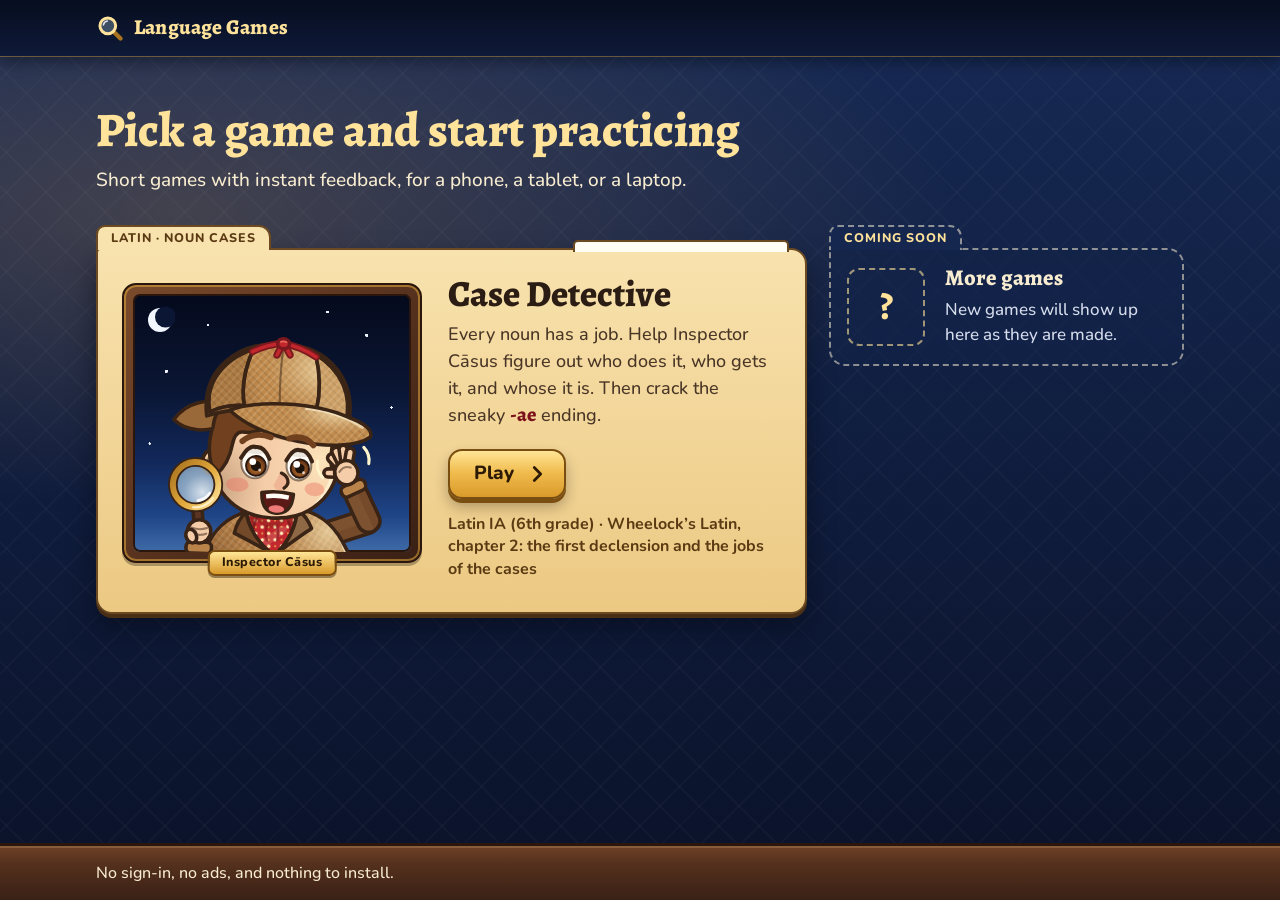
==== index.html @ d335e54b "Case Detective 2.1: the book's chapter 2, and Paganini on the violin The game now follows Wheelock's" ====
<!DOCTYPE html>
<html lang="en">
<head>
<meta charset="utf-8">
<meta name="viewport" content="width=device-width, initial-scale=1, viewport-fit=cover">
<meta name="theme-color" content="#070d1f">
<meta name="description" content="Small, quick games for practicing languages.">
<title>Language Games</title>
<link rel="icon" href="data:image/svg+xml,%3Csvg xmlns='http://www.w3.org/2000/svg' viewBox='0 0 64 64'%3E%3Crect width='64' height='64' rx='14' fill='%23b3202a'/%3E%3Cpath d='M40 40l14 14' stroke='%232b1d14' stroke-width='8' stroke-linecap='round'/%3E%3Ccircle cx='27' cy='27' r='15' fill='%23c6ecfa' stroke='%23e2a93c' stroke-width='6'/%3E%3C/svg%3E">
<style>
  /* Fonts are the game's own files, so nothing is fetched from another site. */
  @font-face { font-family: "Nunito Variable"; font-style: normal; font-display: swap; font-weight: 200 1000; src: url(case-detective/fonts/nunito-latin-ext-wght-normal.woff2) format("woff2-variations"); unicode-range: U+0100-02BA,U+02BD-02C5,U+02C7-02CC,U+02CE-02D7,U+02DD-02FF,U+0304,U+0308,U+0329,U+1D00-1DBF,U+1E00-1E9F,U+1EF2-1EFF,U+2020,U+20A0-20AB,U+20AD-20C0,U+2113,U+2C60-2C7F,U+A720-A7FF; }
  @font-face { font-family: "Nunito Variable"; font-style: normal; font-display: swap; font-weight: 200 1000; src: url(case-detective/fonts/nunito-latin-wght-normal.woff2) format("woff2-variations"); unicode-range: U+0000-00FF,U+0131,U+0152-0153,U+02BB-02BC,U+02C6,U+02DA,U+02DC,U+0304,U+0308,U+0329,U+2000-206F,U+20AC,U+2122,U+2191,U+2193,U+2212,U+2215,U+FEFF,U+FFFD; }
  @font-face { font-family: "Alegreya Variable"; font-style: normal; font-display: swap; font-weight: 400 900; src: url(case-detective/fonts/alegreya-latin-ext-wght-normal.woff2) format("woff2-variations"); unicode-range: U+0100-02BA,U+02BD-02C5,U+02C7-02CC,U+02CE-02D7,U+02DD-02FF,U+0304,U+0308,U+0329,U+1D00-1DBF,U+1E00-1E9F,U+1EF2-1EFF,U+2020,U+20A0-20AB,U+20AD-20C0,U+2113,U+2C60-2C7F,U+A720-A7FF; }
  @font-face { font-family: "Alegreya Variable"; font-style: normal; font-display: swap; font-weight: 400 900; src: url(case-detective/fonts/alegreya-latin-wght-normal.woff2) format("woff2-variations"); unicode-range: U+0000-00FF,U+0131,U+0152-0153,U+02BB-02BC,U+02C6,U+02DA,U+02DC,U+0304,U+0308,U+0329,U+2000-206F,U+20AC,U+2122,U+2191,U+2193,U+2212,U+2215,U+FEFF,U+FFFD; }

  /* The game's palette (case-detective/css/game.css): midnight blue, walnut, parchment, brass, a red accent. */
  :root {
    --night-0: #070d1f; --night-1: #0c1630; --night-2: #13244a; --night-3: #1e3a6e;
    --wood-0: #3a2015; --wood-1: #54301d; --wood-2: #6f4126; --wood-edge: #2a160c;
    --parch: #fbf3dc; --folder: #f8e2ae; --folder-2: #ecc983; --folder-edge: #6b4a22;
    --ink: #2b1d14; --ink-2: #4a3626; --tab-ink: #5a3a12;
    --cream: #f8ecd0; --mist: #d5dcec;
    --brass: #e2a93c; --brass-lt: #ffe39a; --brass-dk: #a8721e; --brass-ink: #2c1a05; --brass-edge: #7a4e10;
    --red: #b3202a; --red-dk: #7c121b;
    --focus: #ffe08a;
    --f-ui: "Nunito Variable", system-ui, -apple-system, "Segoe UI", Roboto, "Helvetica Neue", Arial, sans-serif;
    --f-serif: "Alegreya Variable", Georgia, "Times New Roman", serif;
  }
  * { box-sizing: border-box; }
  html { -webkit-text-size-adjust: 100%; background: #0a1228; }
  body {
    display: flex; flex-direction: column; min-height: 100vh; min-height: 100dvh; margin: 0;
    color: var(--cream); font: 500 17px/1.5 var(--f-ui); -webkit-font-smoothing: antialiased;
    /* the study wall: a warm lamp glow top left, a faint diamond wallpaper, midnight blue */
    background-color: #0a1228;
    background-image:
      radial-gradient(95% 460px at 14% 210px, rgba(255, 184, 92, .2), rgba(255, 184, 92, 0) 64%),
      repeating-linear-gradient(45deg, rgba(255, 255, 255, .024) 0, rgba(255, 255, 255, .024) 2px, rgba(255, 255, 255, 0) 2px, rgba(255, 255, 255, 0) 28px),
      repeating-linear-gradient(-45deg, rgba(255, 255, 255, .024) 0, rgba(255, 255, 255, .024) 2px, rgba(255, 255, 255, 0) 2px, rgba(255, 255, 255, 0) 28px),
      linear-gradient(180deg, #172a55 0%, #101e40 46%, #0a1228 100%);
  }
  .wrap { width: 100%; max-width: 1120px; margin: 0 auto; padding-left: 16px; padding-right: 16px; padding-left: max(16px, env(safe-area-inset-left)); padding-right: max(16px, env(safe-area-inset-right)); }

  /* top bar */
  .top { position: relative; z-index: 2; background: linear-gradient(180deg, #070d1f, #0e1a38); box-shadow: 0 1px 0 rgba(226, 169, 60, .4), 0 6px 14px rgba(3, 7, 18, .45); }
  .top-in { display: flex; align-items: center; gap: 10px; min-height: 56px; }
  .logo { flex: none; width: 28px; height: 28px; }
  .brand { margin: 0; color: var(--brass-lt); font: 800 1.32rem/1.1 var(--f-serif); letter-spacing: .01em; }

  /* welcome */
  main { flex: 1 0 auto; padding-top: 28px; padding-bottom: 46px; }
  h1 { margin: 0 0 8px; max-width: 16em; color: var(--brass-lt); font: 800 2rem/1.12 var(--f-serif); }
  .lead { margin: 0 0 46px; max-width: 34em; }

  /* the games: each one is a case folder lying against the wall */
  .games { display: grid; grid-template-columns: minmax(0, 1fr); gap: 46px 22px; margin: 0; padding: 0; list-style: none; }
  .game {
    position: relative; display: grid; grid-template-columns: minmax(0, 1fr); gap: 22px 20px; padding: 16px 16px 20px;
    border: 2px solid var(--folder-edge); border-radius: 4px 16px 16px 16px; background: linear-gradient(180deg, var(--folder) 0%, var(--folder-2) 100%); color: var(--ink);
    box-shadow: 0 4px 0 #4a2f14, 0 14px 26px rgba(3, 7, 18, .5);
  }
  .game::before { content: ""; position: absolute; right: 16px; top: -10px; width: 30%; height: 10px; border: 2px solid var(--folder-edge); border-bottom: 0; border-radius: 5px 5px 0 0; background: #fffdf4; }
  .tab {
    position: absolute; left: -2px; top: -25px; height: 25px; margin: 0; padding: 0 13px; border: 2px solid var(--folder-edge); border-bottom: 0; border-radius: 9px 12px 0 0;
    background: var(--folder); color: var(--tab-ink); font: 800 12.5px/22px var(--f-ui); letter-spacing: .08em; text-transform: uppercase; white-space: nowrap;
  }
  .info { min-width: 0; }
  h2 { margin: 0 0 6px; color: var(--ink); font: 800 1.7rem/1.1 var(--f-serif); }
  /* The Play button is the link, and its box is stretched over the whole folder, so the folder opens the game
     wherever it is pressed. (The link itself must stay unpositioned and untransformed for that.) */
  .cover::after { content: ""; position: absolute; z-index: 1; top: -27px; right: -2px; bottom: -6px; left: -2px; border-radius: 12px; }
  .cover:focus { outline: none; }
  .cover:focus::after { outline: 3px solid var(--focus); outline-offset: 4px; }
  .cover:focus:not(:focus-visible)::after { outline: none; }
  .vh { position: absolute; width: 1px; height: 1px; margin: -1px; overflow: hidden; clip: rect(0 0 0 0); white-space: nowrap; }
  .desc { margin: 0 0 16px; max-width: 30em; color: var(--ink-2); }
  .ae { white-space: nowrap; color: var(--red-dk); font: 800 1.12em/1 var(--f-serif); }
  .play { margin: 0; line-height: 0; }
  /* which course and which chapter of the school's book the game goes with: the last line of the folder */
  .course { margin: 14px 0 0; max-width: 30em; color: var(--tab-ink); font: 700 16px/1.4 var(--f-ui); }
  .btn {
    display: inline-flex; align-items: center; gap: 6px; min-height: 50px; padding: 9px 16px 9px 24px; border: 2px solid var(--brass-edge); border-radius: 14px;
    background: linear-gradient(180deg, #ffe596 0%, #f0bb4c 48%, #d99a2b 100%); color: var(--brass-ink); font: 800 19px/1.15 var(--f-ui); text-decoration: none;
    box-shadow: 0 4px 0 var(--brass-edge), 0 8px 14px rgba(20, 10, 4, .3);
  }
  .btn:active { background: linear-gradient(180deg, #f8dc85 0%, #e6ad3f 48%, #cc8d22 100%); box-shadow: 0 2px 0 var(--brass-edge); }
  .btn svg { width: 22px; height: 22px; }

  /* his portrait: a walnut frame, the night behind him, a brass name plate */
  .portrait {
    position: relative; margin-bottom: 8px; padding: 9px; border: 2px solid var(--wood-edge); border-radius: 14px;
    background: linear-gradient(135deg, #7a4a2b 0%, var(--wood-1) 55%, var(--wood-0) 100%);
    box-shadow: inset 0 0 0 2px rgba(226, 169, 60, .55), 0 3px 0 rgba(20, 10, 4, .3);
  }
  .canvas {
    position: relative; display: flex; align-items: flex-end; justify-content: center; height: 178px; border-radius: 7px; box-shadow: inset 0 0 0 2px var(--wood-edge);
    background-color: #0a1634;
    background-image:
      radial-gradient(1.6px 1.6px at 12% 30%, #eef4ff 98%, rgba(238, 244, 255, 0)),
      radial-gradient(1.3px 1.3px at 27% 12%, #eef4ff 98%, rgba(238, 244, 255, 0)),
      radial-gradient(1.6px 1.6px at 84% 16%, #eef4ff 98%, rgba(238, 244, 255, 0)),
      radial-gradient(1.2px 1.2px at 93% 44%, #eef4ff 98%, rgba(238, 244, 255, 0)),
      radial-gradient(1.2px 1.2px at 6% 58%, #eef4ff 98%, rgba(238, 244, 255, 0)),
      radial-gradient(1.4px 1.4px at 70% 7%, #eef4ff 98%, rgba(238, 244, 255, 0)),
      linear-gradient(180deg, #050a1c 0%, #0a1634 38%, #12295c 66%, #1f4587 86%, #3f6ba8 100%);
  }
  .moon { position: absolute; left: 12px; top: 11px; width: 30px; height: 30px; }
  .slot { position: relative; line-height: 0; }
  .emblem { position: absolute; left: 50%; top: 50%; width: 124px; height: 124px; margin: -64px 0 0 -62px; }
  .live .emblem { display: none; }
  .plate {
    position: absolute; z-index: 1; left: 50%; bottom: -15px; margin: 0; padding: 2px 12px 3px; border: 2px solid var(--brass-edge); border-radius: 7px;
    background: linear-gradient(180deg, #ffe596, #d99a2b); color: var(--brass-ink); font: 800 12.5px/1.35 var(--f-ui); letter-spacing: .04em; white-space: nowrap;
    box-shadow: 0 2px 0 rgba(20, 10, 4, .4); -webkit-transform: translateX(-50%); transform: translateX(-50%);
  }

  /* the folder that is still empty */
  .soon { grid-template-columns: auto minmax(0, 1fr); align-items: center; padding: 16px; border: 2px dashed rgba(248, 236, 208, .55); background: rgba(19, 36, 74, .6); color: var(--cream); box-shadow: none; }
  .soon::before { display: none; }
  .soon .tab { border: 2px dashed rgba(248, 236, 208, .55); border-bottom: 0; background: #15274f; color: var(--brass-lt); }
  .soon h2 { color: var(--cream); font-size: 1.4rem; }
  .soon .desc { margin: 0; color: var(--mist); }
  .empty { display: flex; align-items: center; justify-content: center; width: 78px; height: 78px; border: 2px dashed rgba(255, 227, 154, .6); border-radius: 12px; color: var(--brass-lt); font: 800 2.3rem/1 var(--f-serif); }

  /* the floor */
  .foot { flex: none; border-top: 3px solid var(--wood-edge); background: linear-gradient(180deg, var(--wood-2) 0%, var(--wood-1) 34%, var(--wood-0) 100%); box-shadow: inset 0 2px 0 rgba(255, 220, 160, .18); color: var(--cream); font-size: 16px; }
  .foot p { margin: 0; padding: 15px 0; padding-bottom: calc(15px + env(safe-area-inset-bottom)); }

  @media (hover: hover) {
    .cd { transition: transform .16s ease-out; }
    .cd:hover { -webkit-transform: translateY(-3px); transform: translateY(-3px); }
  }
  @media (min-width: 600px) {
    main { padding-top: 40px; }
    h1 { font-size: 2.5rem; }
    .lead { font-size: 18px; }
    .cd { grid-template-columns: 252px minmax(0, 1fr); align-items: center; padding: 20px 22px 26px 20px; }
    .canvas { height: 212px; }
    h2 { font-size: 1.95rem; }
  }
  @media (min-width: 920px) {
    main { padding-top: 48px; }
    h1 { font-size: 3rem; }
    .lead { font-size: 19px; margin-bottom: 54px; }
    .games { grid-template-columns: minmax(0, 2fr) minmax(0, 1fr); align-items: start; }
    .cd { grid-template-columns: 300px minmax(0, 1fr); gap: 26px; padding: 24px 28px 32px 24px; }
    .canvas { height: 258px; }
    .emblem { width: 164px; height: 164px; margin: -86px 0 0 -82px; }
    h2 { font-size: 2.3rem; }
    .cd .desc { font-size: 18px; margin-bottom: 20px; }
    .soon { margin-top: 0; }
  }
  /* Two folders side by side from 920 px: until both have room, the game's folder keeps its tablet size,
     so its name stays on one line. */
  @media (min-width: 920px) and (max-width: 1039.98px) {
    .cd { grid-template-columns: 252px minmax(0, 1fr); gap: 22px 20px; padding: 20px 22px 26px 20px; }
    .canvas { height: 212px; }
    .emblem { width: 124px; height: 124px; margin: -64px 0 0 -62px; }
    h2 { font-size: 1.95rem; }
    .cd .desc { font-size: 17px; margin-bottom: 16px; }
  }
  /* A phone: the one thing to press is on the first screen. The button stands right under the game's
     name, and what the game is about comes after it. */
  @media (max-width: 599.98px) {
    main { padding-top: 20px; }
    h1 { font-size: 1.75rem; }
    .lead { margin-bottom: 38px; }
    .canvas { height: 150px; }
    .cd .info { display: flex; flex-direction: column; }
    .cd h2 { margin-bottom: 10px; }
    .cd .play { order: 1; margin-bottom: 14px; }
    .cd .desc { order: 2; margin-bottom: 0; }
    .cd .course { order: 3; margin-top: 10px; }
  }
  /* A phone on its side: the same, with less room above the folder. */
  @media (min-width: 600px) and (max-height: 480px) {
    main { padding-top: 14px; }
    h1 { max-width: none; font-size: 1.75rem; }
    .lead { margin-bottom: 36px; font-size: 17px; }
    .canvas { height: 150px; }
    .emblem { width: 110px; height: 110px; margin: -57px 0 0 -55px; }
    .cd .info { display: flex; flex-direction: column; }
    .cd h2 { margin-bottom: 10px; }
    .cd .play { order: 1; margin-bottom: 14px; }
    .cd .desc { order: 2; margin-bottom: 0; }
    .cd .course { order: 3; margin-top: 10px; }
  }
  @media (prefers-reduced-motion: reduce) {
    .cd { transition: none; }
    .cd:hover { -webkit-transform: none; transform: none; }
  }
</style>
</head>
<body>
<header class="top">
  <div class="wrap top-in">
    <svg class="logo" viewBox="0 0 32 32" aria-hidden="true" focusable="false"><path d="M20.5 20.5L28 28" fill="none" stroke="#a8721e" stroke-width="5" stroke-linecap="round"/><circle cx="13.5" cy="13.5" r="9" fill="#c6ecfa" fill-opacity=".28" stroke="#ffe39a" stroke-width="3.4"/><path d="M8.5 12.5A5.5 5.5 0 0 1 13 8" fill="none" stroke="#fff" stroke-width="1.8" stroke-linecap="round" opacity=".85"/></svg>
    <p class="brand">Language Games</p>
  </div>
</header>

<main class="wrap">
  <h1>Pick a game and start practicing</h1>
  <p class="lead">Short games with instant feedback, for a phone, a tablet, or a laptop.</p>

  <ul class="games" id="games" role="list">
    <li class="game cd" id="case-detective">
      <div class="portrait" aria-hidden="true">
        <div class="canvas">
          <svg class="moon" viewBox="0 0 30 30" focusable="false"><circle cx="15" cy="15" r="12" fill="#f2f6ff"/><circle cx="20.5" cy="12" r="10.5" fill="#0a1634"/></svg>
          <svg class="emblem" viewBox="0 0 124 124" focusable="false">
            <defs><linearGradient id="lg-brass" x1="0" y1="0" x2="1" y2="1"><stop offset="0" stop-color="#ffe9a3"/><stop offset=".5" stop-color="#e2a93c"/><stop offset="1" stop-color="#a66f1c"/></linearGradient></defs>
            <path d="M74 74L104 104" fill="none" stroke="#2a160c" stroke-width="19" stroke-linecap="round"/>
            <path d="M74 74L104 104" fill="none" stroke="#6f4126" stroke-width="13" stroke-linecap="round"/>
            <path d="M73 73L80 80" fill="none" stroke="#e2a93c" stroke-width="13"/>
            <circle cx="50" cy="50" r="34" fill="#c6ecfa" fill-opacity=".8"/>
            <circle cx="50" cy="50" r="34" fill="none" stroke="#2a160c" stroke-width="13"/>
            <circle cx="50" cy="50" r="34" fill="none" stroke="url(#lg-brass)" stroke-width="8"/>
            <path d="M30 46A21 21 0 0 1 46 30" fill="none" stroke="#fff" stroke-width="5" stroke-linecap="round" opacity=".9"/>
            <path d="M101 22l2.8 7.2 7.2 2.8-7.2 2.8-2.8 7.2-2.8-7.2-7.2-2.8 7.2-2.8z" fill="#ffe58a"/>
          </svg>
          <div class="slot" id="inspector"></div>
        </div>
        <p class="plate">Inspector Cāsus</p>
      </div>
      <div class="info">
        <p class="tab">Latin · noun cases</p>
        <h2>Case Detective</h2>
        <p class="desc">Every noun has a job. Help Inspector Cāsus figure out who does it, who gets it, and whose it is. Then crack the sneaky <span class="ae">-ae</span> ending.</p>
        <p class="play"><a class="btn cover" href="case-detective/index.html">Play<span class="vh"> Case Detective</span> <svg viewBox="0 0 24 24" aria-hidden="true" focusable="false"><path d="M9 5l7 7-7 7" fill="none" stroke="currentColor" stroke-width="3" stroke-linecap="round" stroke-linejoin="round"/></svg></a></p>
        <p class="course">Latin IA (6th grade) · Wheelock’s Latin, chapter 2: the first declension and the jobs of the cases</p>
      </div>
    </li>
    <li class="game soon">
      <div class="empty" aria-hidden="true">?</div>
      <div class="info">
        <p class="tab">Coming soon</p>
        <h2>More games</h2>
        <p class="desc">New games will show up here as they are made.</p>
      </div>
    </li>
  </ul>
</main>

<footer class="foot">
  <div class="wrap"><p>No sign-in, no ads, and nothing to install.</p></div>
</footer>

<!-- The Inspector is a bonus: if this script does not load, the folder keeps its magnifying glass and still opens the game. -->
<script src="case-detective/js/detective.js"></script>
<script>
(function () {
  "use strict";
  var D = window.Detective, slot = document.getElementById("inspector"), card = document.getElementById("case-detective");
  if (!D || !slot || !card || typeof D.create !== "function") { return; }
  var canvas = slot.parentNode, link = card.querySelector("a"), still = false, insp;
  try { still = window.matchMedia("(prefers-reduced-motion: reduce)").matches; } catch (e) { still = false; }
  function size() { return Math.max(96, Math.min(260, canvas.clientHeight - 14)); }
  try { insp = D.create({ size: size(), variant: "bust", mood: "wave" }); } catch (e) { return; }
  slot.appendChild(insp);
  card.className += " live";
  window.addEventListener("resize", function () { insp.setSize(size()); });
  /* someone who asked for less motion gets a still, friendly wave and nothing else */
  if (still) { return; }

  /* he waves when the page opens, then settles; and he waves again when the player comes back from a game */
  setTimeout(function () { if (insp.getMood() === "wave") { insp.setMood("idle"); } }, 2600);
  window.addEventListener("pageshow", function (e) { if (e.persisted) { insp.play("wave", 2200); } });

  /* his eyes follow the pointer, a finger, or whatever has the keyboard focus */
  var raf = 0, px = 0, py = 0, rest = 0;
  function aim() { raf = 0; insp.lookAt(px, py); }
  function lookTo(x, y) { px = x; py = y; clearTimeout(rest); if (!raf) { raf = requestAnimationFrame(aim); } }
  function lookAway() { clearTimeout(rest); if (raf) { cancelAnimationFrame(raf); raf = 0; } insp.lookAt(null); }
  document.addEventListener("pointermove", function (e) { lookTo(e.clientX, e.clientY); });
  document.addEventListener("pointerdown", function (e) { lookTo(e.clientX, e.clientY); });
  document.addEventListener("pointerup", function (e) { if (e.pointerType !== "mouse") { clearTimeout(rest); rest = setTimeout(lookAway, 1400); } });
  document.documentElement.addEventListener("pointerleave", lookAway);
  document.addEventListener("focusin", function (e) {
    var t = e.target, keys = true;
    if (!t || !t.getBoundingClientRect) { return; }
    try { keys = t.matches(":focus-visible"); } catch (err) { keys = true; }
    if (!keys) { return; }
    var r = t.getBoundingClientRect();
    lookTo(r.left + r.width / 2, r.top + r.height / 2);
  });
  document.addEventListener("focusout", lookAway);

  /* on his own folder he points at it, when the words are beside him */
  function beside() { return slot.getBoundingClientRect().bottom > card.querySelector("h2").getBoundingClientRect().top; }
  function hot(on) { insp.setMood(on && beside() ? "point" : "idle"); }
  card.addEventListener("pointerenter", function (e) { if (e.pointerType === "mouse") { hot(true); } });
  card.addEventListener("pointerleave", function (e) { if (e.pointerType === "mouse") { hot(false); } });
  link.addEventListener("focus", function () { var keys = true; try { keys = link.matches(":focus-visible"); } catch (err) { keys = true; } if (keys) { hot(true); } });
  link.addEventListener("blur", function () { hot(false); });
})();
</script>
</body>
</html>
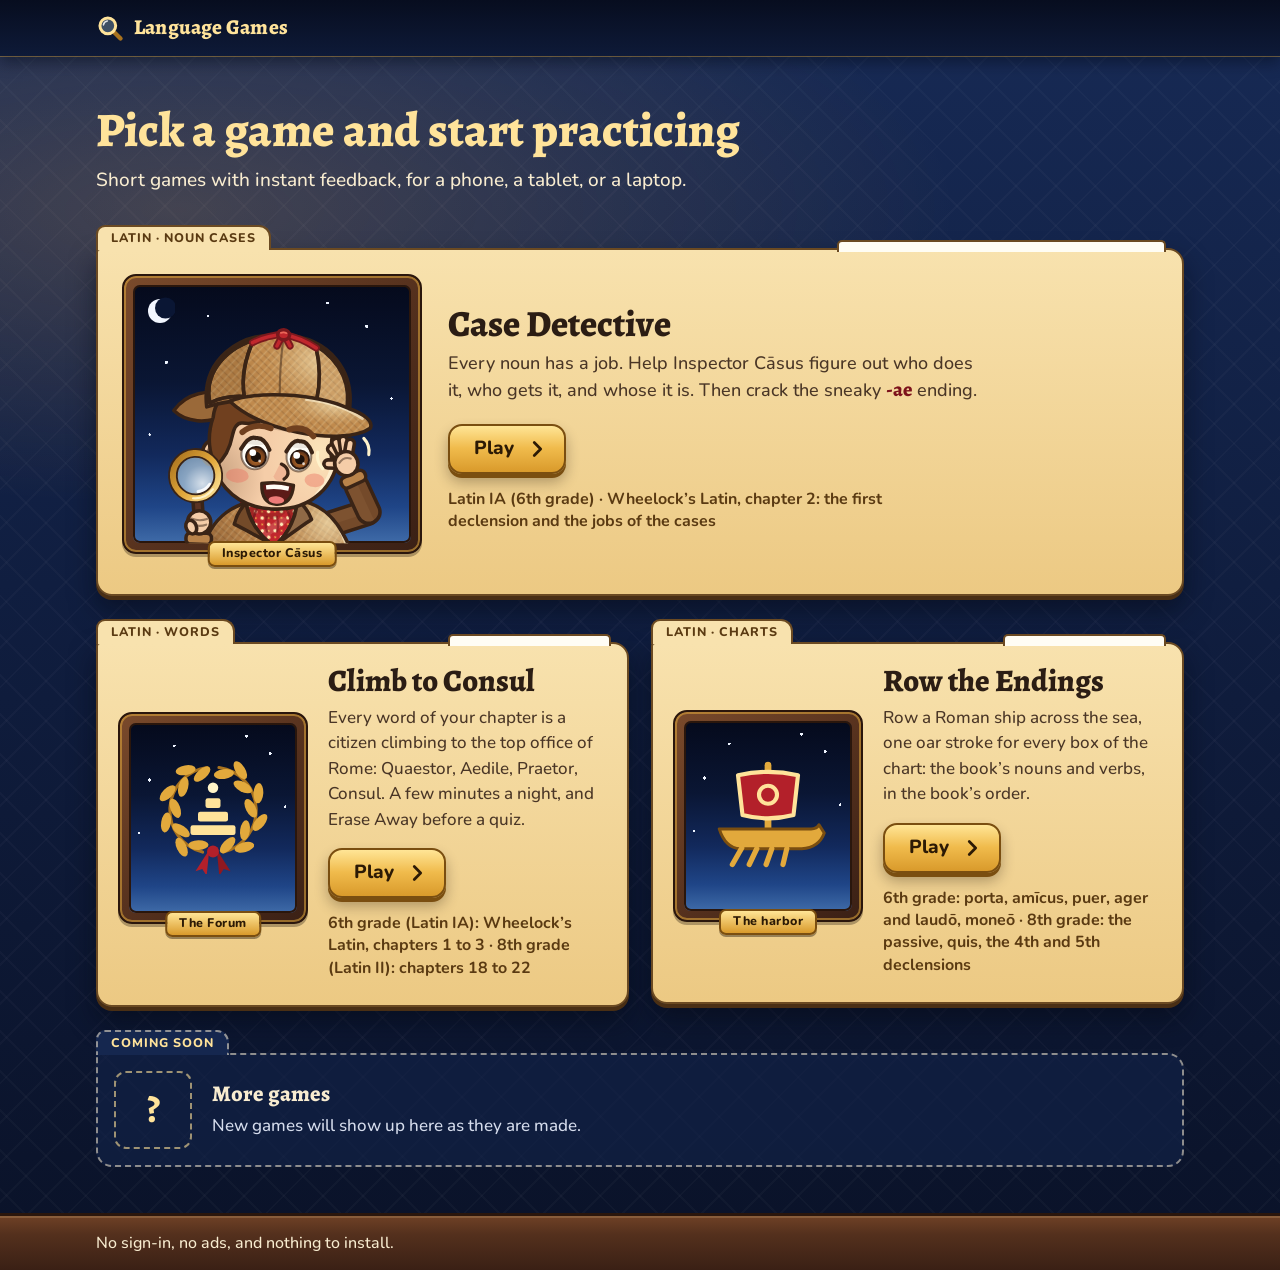
==== commit 6eb557d3: "Climb to Consul and Row the Endings: words and charts for 6th and 8th grade Two new Latin games next" ====
--- a/index.html
+++ b/index.html
@@ -115,6 +115,22 @@
     box-shadow: 0 2px 0 rgba(20, 10, 4, .4); -webkit-transform: translateX(-50%); transform: translateX(-50%);
   }
 
+  /* the two newer games: a smaller folder with the game's own emblem in the night window */
+  .art { position: absolute; left: 50%; top: 50%; width: 120px; height: 120px; margin: -64px 0 0 -60px; }
+  .art svg { display: block; width: 100%; height: 100%; }
+
+  /* Tonight: what the player who played last can do tonight, one line per game */
+  .tonight { margin: -14px 0 44px; padding: 16px 18px 18px; border: 2px solid rgba(226, 169, 60, .55); border-radius: 16px; background: rgba(12, 22, 48, .72); box-shadow: 0 10px 22px rgba(3, 7, 18, .35); }
+  .tonight h2 { margin: 0 0 4px; color: var(--brass-lt); font-size: 1.35rem; }
+  .tonight .who { margin: 0 0 12px; color: var(--mist); font-weight: 700; }
+  .tonight ol { display: grid; gap: 8px; margin: 0; padding: 0; list-style: none; counter-reset: t; }
+  .tonight li { counter-increment: t; }
+  .tonight a { display: flex; align-items: center; gap: 12px; min-height: 52px; padding: 8px 14px; border-radius: 12px; background: rgba(255, 255, 255, .08); color: var(--cream); text-decoration: none; font-weight: 700; line-height: 1.3; }
+  .tonight a::before { content: counter(t); flex: none; display: inline-flex; align-items: center; justify-content: center; width: 30px; height: 30px; border-radius: 50%; background: #b3202a; color: #fff; font-weight: 800; }
+  .tonight a b { color: var(--brass-lt); }
+  .tonight a:hover { background: rgba(255, 255, 255, .15); }
+  .tonight a:focus-visible { outline: 3px solid var(--focus); outline-offset: 2px; }
+
   /* the folder that is still empty */
   .soon { grid-template-columns: auto minmax(0, 1fr); align-items: center; padding: 16px; border: 2px dashed rgba(248, 236, 208, .55); background: rgba(19, 36, 74, .6); color: var(--cream); box-shadow: none; }
   .soon::before { display: none; }
@@ -143,7 +159,12 @@
     main { padding-top: 48px; }
     h1 { font-size: 3rem; }
     .lead { font-size: 19px; margin-bottom: 54px; }
-    .games { grid-template-columns: minmax(0, 2fr) minmax(0, 1fr); align-items: start; }
+    .games { grid-template-columns: minmax(0, 1fr) minmax(0, 1fr); align-items: start; }
+    .wide { grid-column: 1 / -1; }
+    .cd.half { grid-template-columns: 190px minmax(0, 1fr); gap: 20px; padding: 20px 22px 26px 20px; }
+    .half .canvas { height: 190px; }
+    .half h2 { font-size: 1.95rem; }
+    .cd.half .desc { font-size: 17px; margin-bottom: 16px; }
     .cd { grid-template-columns: 300px minmax(0, 1fr); gap: 26px; padding: 24px 28px 32px 24px; }
     .canvas { height: 258px; }
     .emblem { width: 164px; height: 164px; margin: -86px 0 0 -82px; }
@@ -159,6 +180,7 @@
     .emblem { width: 124px; height: 124px; margin: -64px 0 0 -62px; }
     h2 { font-size: 1.95rem; }
     .cd .desc { font-size: 17px; margin-bottom: 16px; }
+    .cd.half { grid-template-columns: minmax(0, 1fr); }
   }
   /* A phone: the one thing to press is on the first screen. The button stands right under the game's
      name, and what the game is about comes after it. */
@@ -204,8 +226,14 @@
   <h1>Pick a game and start practicing</h1>
   <p class="lead">Short games with instant feedback, for a phone, a tablet, or a laptop.</p>
 
+  <section class="tonight" id="tonight" aria-labelledby="tonight-h" hidden>
+    <h2 id="tonight-h">Tonight</h2>
+    <p class="who" id="tonight-who"></p>
+    <ol id="tonight-list"></ol>
+  </section>
+
   <ul class="games" id="games" role="list">
-    <li class="game cd" id="case-detective">
+    <li class="game cd wide" id="case-detective">
       <div class="portrait" aria-hidden="true">
         <div class="canvas">
           <svg class="moon" viewBox="0 0 30 30" focusable="false"><circle cx="15" cy="15" r="12" fill="#f2f6ff"/><circle cx="20.5" cy="12" r="10.5" fill="#0a1634"/></svg>
@@ -232,7 +260,33 @@
         <p class="course">Latin IA (6th grade) · Wheelock’s Latin, chapter 2: the first declension and the jobs of the cases</p>
       </div>
     </li>
-    <li class="game soon">
+    <li class="game cd half" id="climb-to-consul">
+      <div class="portrait" aria-hidden="true">
+        <div class="canvas"><div class="art" id="art-climb"></div></div>
+        <p class="plate">The Forum</p>
+      </div>
+      <div class="info">
+        <p class="tab">Latin · words</p>
+        <h2>Climb to Consul</h2>
+        <p class="desc">Every word of your chapter is a citizen climbing to the top office of Rome: Quaestor, Aedile, Praetor, Consul. A few minutes a night, and Erase Away before a quiz.</p>
+        <p class="play"><a class="btn cover" href="climb-to-consul/index.html">Play<span class="vh"> Climb to Consul</span> <svg viewBox="0 0 24 24" aria-hidden="true" focusable="false"><path d="M9 5l7 7-7 7" fill="none" stroke="currentColor" stroke-width="3" stroke-linecap="round" stroke-linejoin="round"/></svg></a></p>
+        <p class="course">6th grade (Latin IA): Wheelock’s Latin, chapters 1 to 3 · 8th grade (Latin II): chapters 18 to 22</p>
+      </div>
+    </li>
+    <li class="game cd half" id="row-the-endings">
+      <div class="portrait" aria-hidden="true">
+        <div class="canvas"><div class="art" id="art-row"></div></div>
+        <p class="plate">The harbor</p>
+      </div>
+      <div class="info">
+        <p class="tab">Latin · charts</p>
+        <h2>Row the Endings</h2>
+        <p class="desc">Row a Roman ship across the sea, one oar stroke for every box of the chart: the book’s nouns and verbs, in the book’s order.</p>
+        <p class="play"><a class="btn cover" href="row-the-endings/index.html">Play<span class="vh"> Row the Endings</span> <svg viewBox="0 0 24 24" aria-hidden="true" focusable="false"><path d="M9 5l7 7-7 7" fill="none" stroke="currentColor" stroke-width="3" stroke-linecap="round" stroke-linejoin="round"/></svg></a></p>
+        <p class="course">6th grade: porta, amīcus, puer, ager and laudō, moneō · 8th grade: the passive, quis, the 4th and 5th declensions</p>
+      </div>
+    </li>
+    <li class="game soon wide">
       <div class="empty" aria-hidden="true">?</div>
       <div class="info">
         <p class="tab">Coming soon</p>
@@ -249,6 +303,39 @@
 
 <!-- The Inspector is a bonus: if this script does not load, the folder keeps its magnifying glass and still opens the game. -->
 <script src="case-detective/js/detective.js"></script>
+<script src="climb-to-consul/js/art.js"></script>
+<script src="row-the-endings/js/art.js"></script>
+<script src="latin-common/js/charts.js"></script>
+<script>
+(function () {
+  "use strict";
+  /* the newer games' emblems in their night windows */
+  try { if (window.ClimbArt) { document.getElementById("art-climb").innerHTML = window.ClimbArt.logo(); } } catch (e) { /* keep the empty night */ }
+  try { if (window.RowArt) { document.getElementById("art-row").innerHTML = window.RowArt.LOGO; } } catch (e) { /* keep the empty night */ }
+
+  /* Tonight: the player who played last (kept only in this browser, shared by the games) */
+  var store, p;
+  try { store = JSON.parse(window.localStorage.getItem("latinGames.v1") || "null"); } catch (e) { store = null; }
+  if (!store || !store.players || !store.players.length) { return; }
+  p = store.players.filter(function (x) { return x.id === store.last; })[0] || store.players[0];
+  if (!p || (p.grade !== 6 && p.grade !== 8)) { return; }
+  var ready = p.grade === 6 ? 3 : 22, first = p.grade === 6 ? 1 : 18;
+  var ch = Math.max(first, Math.min(p.chapter || first, ready));
+  var charts = ((window.LATIN_CHARTS || {}).charts || []).filter(function (c) { return c.ch === ch; });
+  var who = document.getElementById("tonight-who"), list = document.getElementById("tonight-list");
+  who.textContent = "For " + p.name + " · " + (p.grade === 6 ? "6th" : "8th") + " grade · Chapter " + (p.chapter || ch);
+  function item(href, game, what) {
+    var li = document.createElement("li"), a = document.createElement("a"), b = document.createElement("b"), span = document.createElement("span");
+    a.href = href; b.textContent = game;
+    span.appendChild(b); span.appendChild(document.createTextNode(": " + what));
+    a.appendChild(span); li.appendChild(a); list.appendChild(li);
+  }
+  item("climb-to-consul/index.html", "Climb to Consul", "tonight’s assembly, chapter " + ch + "’s new words and the words due");
+  item("row-the-endings/index.html", "Row the Endings", charts.length ? "tonight’s voyage, " + charts[0].title + (charts.length > 1 ? " and more" : "") : "tonight’s voyage");
+  if (p.grade === 6) { item("case-detective/index.html", "Case Detective", "a case file on the jobs of the cases"); }
+  document.getElementById("tonight").hidden = false;
+})();
+</script>
 <script>
 (function () {
   "use strict";
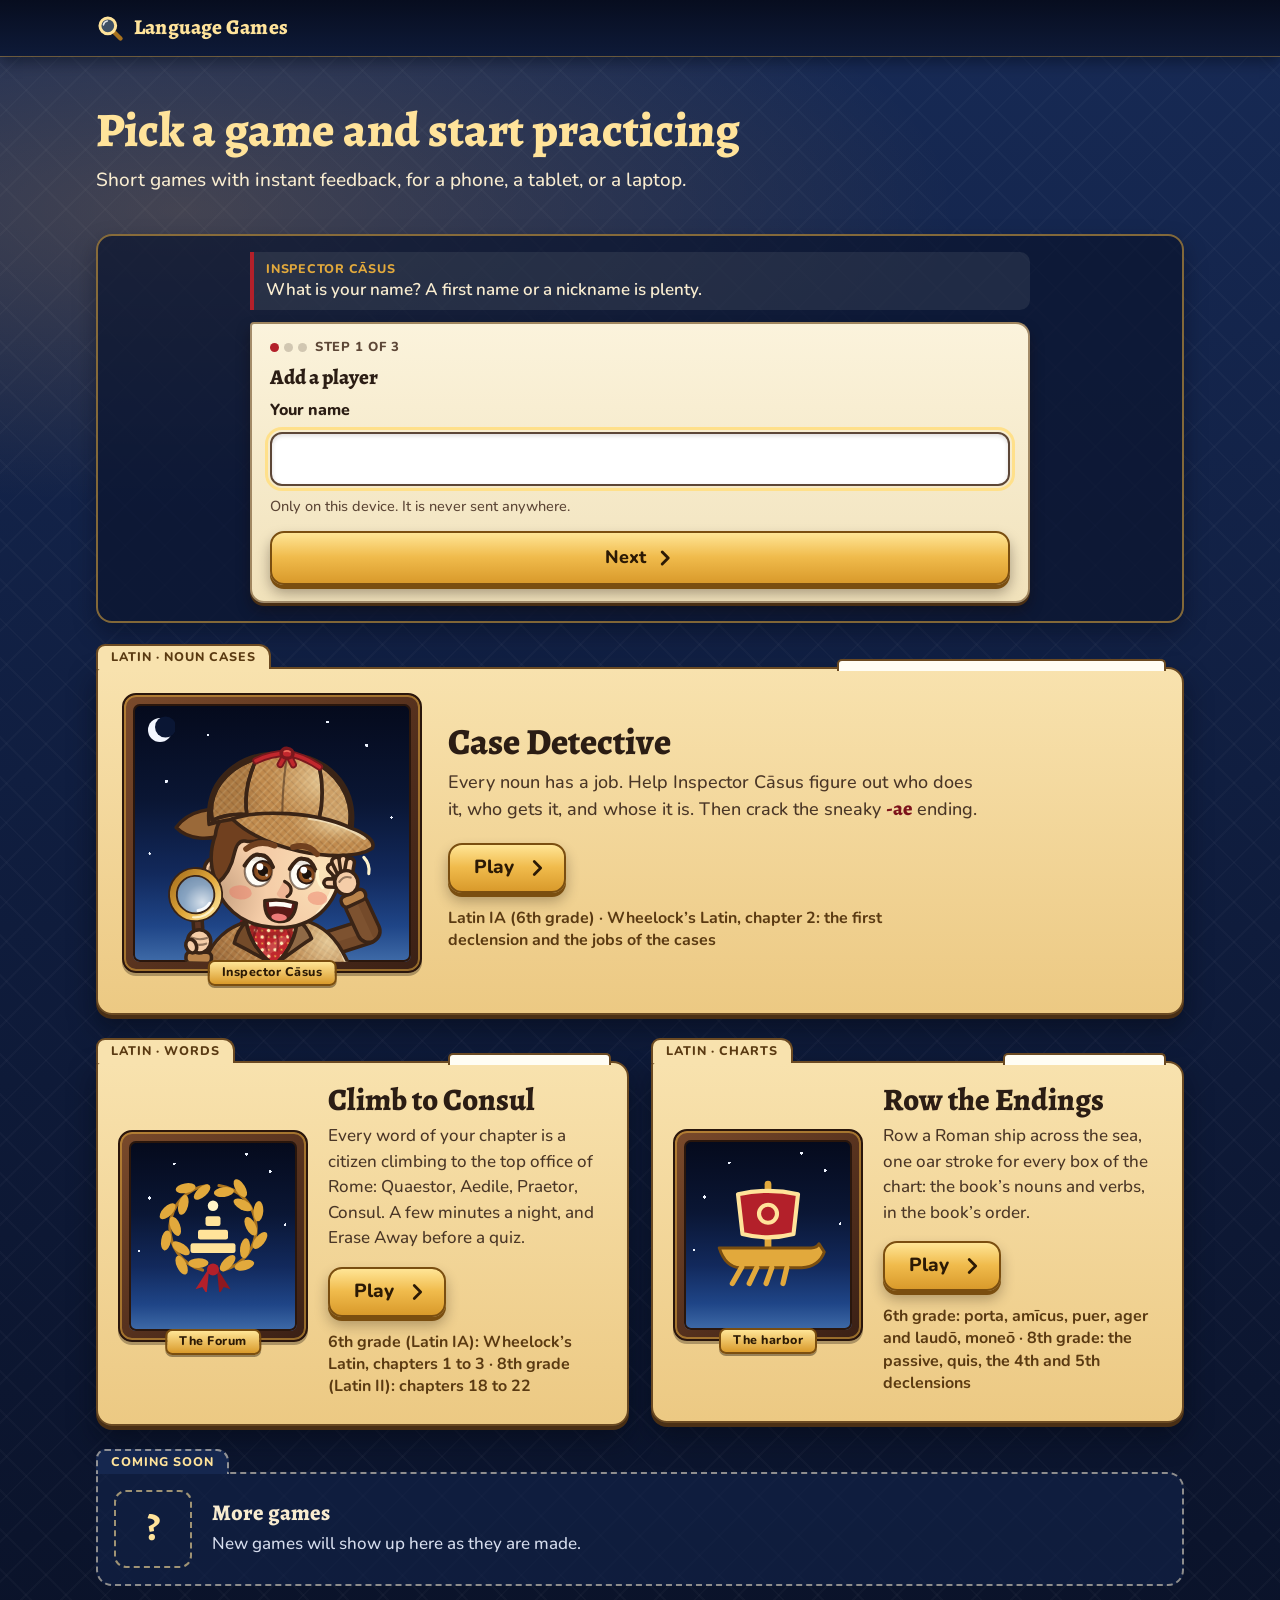
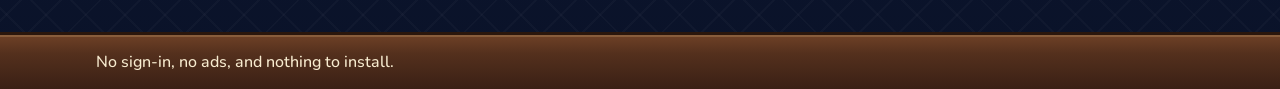
==== commit 3938695b: "Players are picked once on the All games page The front page now holds "Who's playing?": pick, add o" ====
--- a/index.html
+++ b/index.html
@@ -125,11 +125,48 @@
   .tonight .who { margin: 0 0 12px; color: var(--mist); font-weight: 700; }
   .tonight ol { display: grid; gap: 8px; margin: 0; padding: 0; list-style: none; counter-reset: t; }
   .tonight li { counter-increment: t; }
-  .tonight a { display: flex; align-items: center; gap: 12px; min-height: 52px; padding: 8px 14px; border-radius: 12px; background: rgba(255, 255, 255, .08); color: var(--cream); text-decoration: none; font-weight: 700; line-height: 1.3; }
-  .tonight a::before { content: counter(t); flex: none; display: inline-flex; align-items: center; justify-content: center; width: 30px; height: 30px; border-radius: 50%; background: #b3202a; color: #fff; font-weight: 800; }
-  .tonight a b { color: var(--brass-lt); }
-  .tonight a:hover { background: rgba(255, 255, 255, .15); }
-  .tonight a:focus-visible { outline: 3px solid var(--focus); outline-offset: 2px; }
+  .tonight ol a { display: flex; align-items: center; gap: 12px; min-height: 52px; padding: 8px 14px; border-radius: 12px; background: rgba(255, 255, 255, .08); color: var(--cream); text-decoration: none; font-weight: 700; line-height: 1.3; }
+  .tonight ol a::before { content: counter(t); flex: none; display: inline-flex; align-items: center; justify-content: center; width: 30px; height: 30px; border-radius: 50%; background: #b3202a; color: #fff; font-weight: 800; }
+  .tonight ol a b { color: var(--brass-lt); }
+  .tonight ol a:hover { background: rgba(255, 255, 255, .15); }
+  .tonight ol a:focus-visible { outline: 3px solid var(--focus); outline-offset: 2px; }
+
+  /* Who's playing: the players are picked here, once, for every game (latin-common/js/players-fallback.js
+     or Case Detective's players.js draws the screens into .lp; their look is latin-common/css/players.css) */
+  [hidden] { display: none !important; }
+  .pl-head { display: flex; align-items: center; gap: 12px; margin: 0 0 12px; }
+  .pl-av { display: flex; align-items: center; justify-content: center; flex: none; width: 44px; height: 44px; border-radius: 50%; background: var(--pc, #b3202a); color: #fff; font: 800 21px/1 var(--f-ui); text-transform: uppercase; box-shadow: 0 0 0 3px var(--brass), 0 0 0 5px #4a2f14; }
+  .pl-who { min-width: 0; }
+  .pl-head h2 { margin: 0; }
+  .tonight .pl-head .who { margin: 2px 0 0; }
+  .pl-acts { display: flex; flex-wrap: wrap; gap: 8px 10px; margin-top: 14px; }
+  .pl-btn {
+    display: inline-flex; align-items: center; gap: 8px; min-height: 44px; padding: 6px 14px; border: 2px solid rgba(248, 236, 208, .6); border-radius: 12px;
+    background: rgba(255, 246, 220, .09); color: var(--cream); font: 800 16px/1.2 var(--f-ui); text-decoration: none; cursor: pointer;
+  }
+  .pl-btn svg { width: 20px; height: 20px; }
+  .pl-btn:hover { background: rgba(255, 246, 220, .18); }
+  .pl-btn:focus-visible { outline: 3px solid var(--focus); outline-offset: 2px; }
+  .pl-pick { max-width: 780px; margin: 0 auto; }
+  #tonight-h:focus { outline: none; }
+  .pl-note { margin: 0; color: var(--mist); }
+  .pl-top { display: flex; flex-wrap: wrap; align-items: center; justify-content: space-between; gap: 4px 12px; margin: 0 0 10px; }
+  .pl-for { margin: 0; color: var(--brass-lt); font-weight: 800; }
+  .pl-back { min-height: 44px; padding: 0; border: 0; background: none; color: var(--mist); font: 700 16px/1.2 var(--f-ui); text-decoration: underline; text-underline-offset: 3px; cursor: pointer; }
+  .pl-back:hover { color: #fff; }
+  .pl-back:focus-visible { outline: 3px solid var(--focus); outline-offset: 2px; }
+  .pl-say { margin: 0 0 12px; padding: 8px 12px; border-left: 4px solid #b3202a; border-radius: 0 10px 10px 0; background: rgba(255, 246, 220, .08); color: var(--cream); font-weight: 600; line-height: 1.4; }
+  .pl-say:empty { display: none; }
+  .pl-say b { color: var(--brass-lt); }
+  .pl-say .pl-n { display: block; color: var(--brass); font: 800 12.5px/1.4 var(--f-ui); letter-spacing: .06em; text-transform: uppercase; }
+  bdi { unicode-bidi: isolate; }
+  /* a phone: the panel gives the player cards its room, and the card's Play / Continue keeps only its arrow */
+  @media (max-width: 419.98px) {
+    .tonight { padding: 14px 10px 16px; }
+    #whos-playing .lpf-card { gap: 10px; padding: 10px; }
+    #whos-playing .lpf-go { gap: 0; padding: 6px; font-size: 0; }
+    #whos-playing .lpf-go .ic { width: 20px; height: 20px; }
+  }
 
   /* the folder that is still empty */
   .soon { grid-template-columns: auto minmax(0, 1fr); align-items: center; padding: 16px; border: 2px dashed rgba(248, 236, 208, .55); background: rgba(19, 36, 74, .6); color: var(--cream); box-shadow: none; }
@@ -213,6 +250,7 @@
     .cd:hover { -webkit-transform: none; transform: none; }
   }
 </style>
+<link rel="stylesheet" href="latin-common/css/players.css">
 </head>
 <body>
 <header class="top">
@@ -226,10 +264,25 @@
   <h1>Pick a game and start practicing</h1>
   <p class="lead">Short games with instant feedback, for a phone, a tablet, or a laptop.</p>
 
-  <section class="tonight" id="tonight" aria-labelledby="tonight-h" hidden>
-    <h2 id="tonight-h">Tonight</h2>
-    <p class="who" id="tonight-who"></p>
-    <ol id="tonight-list"></ol>
+  <!-- Who's playing: picked here once for every game; then what that player can do tonight -->
+  <section class="tonight" id="whos-playing" aria-label="Who’s playing" hidden>
+    <div id="pl-now" hidden>
+      <div class="pl-head">
+        <span class="pl-av" id="pl-av" aria-hidden="true"></span>
+        <div class="pl-who"><h2 id="tonight-h" tabindex="-1">Tonight</h2><p class="who" id="tonight-who"></p></div>
+      </div>
+      <ol id="tonight-list"></ol>
+      <p class="pl-note" id="pl-note" hidden></p>
+      <div class="pl-acts" id="pl-acts" hidden>
+        <button type="button" class="pl-btn" data-pl="players"><svg viewBox="0 0 24 24" aria-hidden="true" focusable="false"><circle cx="9" cy="8.5" r="3.6" fill="currentColor"/><path fill="currentColor" d="M2.5 20c0-3.8 2.9-6.3 6.5-6.3s6.5 2.5 6.5 6.3z"/><circle cx="16.5" cy="7.5" r="3" fill="currentColor" opacity=".7"/><path fill="currentColor" opacity=".7" d="M15.6 12.9c3.4.1 5.9 2.5 5.9 6.1h-4.3c0-2.4-.6-4.4-1.6-6.1z"/></svg>Switch player</button>
+        <button type="button" class="pl-btn" data-pl="chapter"><svg viewBox="0 0 24 24" aria-hidden="true" focusable="false"><path fill="currentColor" d="M6.5 2.5h11c1.1 0 2 .9 2 2v15c0 1.1-.9 2-2 2h-11c-1.1 0-2-.9-2-2V4.5c0-1.1.9-2 2-2zm2 4.3v1.6h7V6.8zm0 3.4v1.6h7v-1.6z"/></svg><span id="pl-ch-lab">Change chapter</span></button>
+      </div>
+    </div>
+    <div class="pl-pick" id="pl-pick" hidden>
+      <div class="pl-top" id="pl-top" hidden><p class="pl-for" id="pl-for"></p><button type="button" class="pl-back" id="pl-back"></button></div>
+      <p class="pl-say" id="pl-say"></p>
+      <div class="lp" id="pl-screens"></div>
+    </div>
   </section>
 
   <ul class="games" id="games" role="list">
@@ -306,6 +359,9 @@
 <script src="climb-to-consul/js/art.js"></script>
 <script src="row-the-endings/js/art.js"></script>
 <script src="latin-common/js/charts.js"></script>
+<script src="latin-common/js/words.js"></script>
+<!-- the players, shared by every game; when Case Detective 2.2 is on the site, its css/players.css, js/courses.js and js/players.js take this place -->
+<script src="latin-common/js/players-fallback.js"></script>
 <script>
 (function () {
   "use strict";
@@ -313,27 +369,173 @@
   try { if (window.ClimbArt) { document.getElementById("art-climb").innerHTML = window.ClimbArt.logo(); } } catch (e) { /* keep the empty night */ }
   try { if (window.RowArt) { document.getElementById("art-row").innerHTML = window.RowArt.LOGO; } } catch (e) { /* keep the empty night */ }
 
-  /* Tonight: the player who played last (kept only in this browser, shared by the games) */
-  var store, p;
-  try { store = JSON.parse(window.localStorage.getItem("latinGames.v1") || "null"); } catch (e) { store = null; }
-  if (!store || !store.players || !store.players.length) { return; }
-  p = store.players.filter(function (x) { return x.id === store.last; })[0] || store.players[0];
-  if (!p || (p.grade !== 6 && p.grade !== 8)) { return; }
-  var ready = p.grade === 6 ? 3 : 22, first = p.grade === 6 ? 1 : 18;
-  var ch = Math.max(first, Math.min(p.chapter || first, ready));
-  var charts = ((window.LATIN_CHARTS || {}).charts || []).filter(function (c) { return c.ch === ch; });
-  var who = document.getElementById("tonight-who"), list = document.getElementById("tonight-list");
-  who.textContent = "For " + p.name + " · " + (p.grade === 6 ? "6th" : "8th") + " grade · Chapter " + (p.chapter || ch);
-  function item(href, game, what) {
-    var li = document.createElement("li"), a = document.createElement("a"), b = document.createElement("b"), span = document.createElement("span");
-    a.href = href; b.textContent = game;
-    span.appendChild(b); span.appendChild(document.createTextNode(": " + what));
-    a.appendChild(span); li.appendChild(a); list.appendChild(li);
-  }
-  item("climb-to-consul/index.html", "Climb to Consul", "tonight’s assembly, chapter " + ch + "’s new words and the words due");
-  item("row-the-endings/index.html", "Row the Endings", charts.length ? "tonight’s voyage, " + charts[0].title + (charts.length > 1 ? " and more" : "") : "tonight’s voyage");
-  if (p.grade === 6) { item("case-detective/index.html", "Case Detective", "a case file on the jobs of the cases"); }
-  document.getElementById("tonight").hidden = false;
+  /* ------------------------------------------------------------------ Who's playing
+     The players are picked here, once, for every game: the games read the chosen player (latinGames.v1, kept only
+     in this browser) and send the child here when nobody is chosen yet, as index.html?play=<game folder>#players
+     (or #chapter, #manage, #add); after the pick the game opens again. The screens are drawn by window.LatinPlayers
+     (latin-common/js/players-fallback.js, or Case Detective's players.js once it is on the site). */
+  var GAMES = { "case-detective": "Case Detective", "climb-to-consul": "Climb to Consul", "row-the-endings": "Row the Endings" };
+  var SCREENS = { players: 1, chapter: 1, manage: 1, add: 1 };
+  /* the chapters that have something to play (Climb to Consul and Row the Endings; Case Detective is chapter 2) */
+  var READY = { 6: { 1: 1, 2: 1, 3: 1 }, 8: { 18: 1, 19: 1, 20: 1, 21: 1, 22: 1 } };
+  function $(id) { return document.getElementById(id); }
+  var L = window.LatinPlayers || null, ui = null, view = "";
+  var sec = $("whos-playing"), nowEl = $("pl-now"), pickEl = $("pl-pick"), box = $("pl-screens"), sayEl = $("pl-say");
+  var topEl = $("pl-top"), forEl = $("pl-for"), backEl = $("pl-back"), actsEl = $("pl-acts");
+
+  /* ?play=<folder>: only the site's own games, so this link cannot send anyone anywhere else */
+  var play = null;
+  try { var m = /[?&]play=([a-z0-9-]+)(?:&|$)/.exec(window.location.search); if (m && GAMES.hasOwnProperty(m[1])) { play = m[1]; } } catch (e) { play = null; }
+  function wanted() { var h = (window.location.hash || "").replace(/^#/, ""); return SCREENS.hasOwnProperty(h) ? h : null; }
+  function dropHash() { try { if (window.location.hash) { window.history.replaceState(null, "", window.location.pathname + window.location.search); } } catch (e) { /* keep it */ } }
+
+  function current() {
+    if (L) { try { return L.current(); } catch (e) { return null; } }
+    /* without the players script: the player who played last, read straight from the store */
+    var st = null;
+    try { st = JSON.parse(window.localStorage.getItem("latinGames.v1") || "null"); } catch (e) { st = null; }
+    if (!st || !st.players || !st.players.length) { return null; }
+    return st.players.filter(function (x) { return x.id === st.last; })[0] || st.players[0];
+  }
+
+  /* the Inspector's line above the screens: text, with <b> and <i> kept */
+  function rich(html, into) {
+    var t = document.createElement("template");
+    t.innerHTML = String(html == null ? "" : html);
+    (function copy(from, to) {
+      Array.prototype.forEach.call(from.childNodes, function (n) {
+        if (n.nodeType === 3) { to.appendChild(document.createTextNode(n.nodeValue)); return; }
+        if (n.nodeType !== 1) { return; }
+        var tag = n.nodeName.toLowerCase();
+        if (tag === "b" || tag === "i") { var e = document.createElement(tag); to.appendChild(e); copy(n, e); } else { copy(n, to); }
+      });
+    })(t.content, into);
+  }
+
+  var host = {
+    show: function (el, kind) {
+      view = "pick";
+      sec.hidden = false; nowEl.hidden = true; pickEl.hidden = false;
+      box.textContent = ""; box.setAttribute("data-kind", kind || "players"); box.appendChild(el);
+      topBar();
+    },
+    say: function (lines) {
+      sayEl.textContent = "";
+      var n = document.createElement("span"); n.className = "pl-n"; n.textContent = "Inspector Cāsus"; sayEl.appendChild(n);
+      rich([].concat(lines || []).join(" "), sayEl);
+    },
+    picked: function (p, how) {
+      /* #added, #chapter or #picked: the game greets accordingly, and knows the choice was made here */
+      if (play) { window.location.replace(play + "/index.html#" + (how === "added" || how === "chapter" ? how : "picked")); return; }
+      dropHash();
+      showNow(true);
+    },
+    filesIn: function (g) { return READY[g] || {}; },
+    sourcesHref: "latin-common/sources.html"
+  };
+  function screens() {
+    if (ui || !L || typeof L.screens !== "function") { return ui; }
+    try { ui = L.screens(host); } catch (e) { ui = null; }
+    return ui;
+  }
+  function topBar() {
+    var cur = current();
+    forEl.textContent = play ? "Then on to " + GAMES[play] : "";
+    backEl.hidden = !cur;
+    backEl.textContent = play ? "Back to " + GAMES[play] : "Back to tonight";
+    topEl.hidden = !play && !cur;
+  }
+  function open(screen) {
+    var u = screens(), p = current();
+    if (!u) { showNow(false); return; }
+    if (screen === "chapter" && p) { u.changeChapter(p.id); }
+    else if (screen === "manage") { u.manage(); }
+    else if (screen === "add") { u.add(); }
+    else { u.players(); }
+  }
+  backEl.addEventListener("click", function () {
+    if (play) { window.location.replace(play + "/index.html"); return; }
+    dropHash();
+    showNow(true);
+  });
+  Array.prototype.forEach.call(actsEl.querySelectorAll("[data-pl]"), function (b) {
+    b.addEventListener("click", function () { open(b.getAttribute("data-pl")); });
+  });
+  function playable(p) { return p && (p.grade === 6 || p.grade === 8); }
+  function plain(name) { return String(name == null ? "" : name).replace(/[\u200e\u200f\u202a-\u202e\u2066-\u2069]/g, ""); }
+
+  /* Tonight: what the chosen player can do tonight, one line per game */
+  var drawn = "";
+  function showNow(focus) {
+    var p = current();
+    if (!p) { if (screens()) { open("players"); } else { sec.hidden = true; } return; }
+    /* drawn already, and nothing changed: keep it (and the focus in it) */
+    var sig = JSON.stringify([p.id, p.name, p.color, p.grade, p.chapter]);
+    if (view === "now" && sig === drawn && !focus) { return; }
+    drawn = sig;
+    view = "now";
+    sec.hidden = false; pickEl.hidden = true; nowEl.hidden = false;
+    box.textContent = ""; sayEl.textContent = "";
+    actsEl.hidden = !screens();
+    var av = $("pl-av");
+    av.style.setProperty("--pc", p.color || "#b3202a");
+    av.textContent = Array.from ? (Array.from(plain(p.name).trim())[0] || "?") : (plain(p.name).trim().charAt(0) || "?");
+    var line = "";
+    if (L) { try { line = L.gradeLine(p); } catch (e) { line = ""; } }
+    var who = $("tonight-who"), bdi = document.createElement("bdi");
+    bdi.textContent = p.name;
+    who.textContent = "For ";
+    who.appendChild(bdi);
+    who.appendChild(document.createTextNode(" · " + (line || (p.grade === 6 ? "6th" : p.grade === 8 ? "8th" : p.grade + "th") + " grade · Chapter " + p.chapter)));
+    var list = $("tonight-list");
+    list.textContent = "";
+    function item(href, game, what) {
+      var li = document.createElement("li"), a = document.createElement("a"), b = document.createElement("b"), span = document.createElement("span");
+      a.href = href; b.textContent = game;
+      span.appendChild(b); span.appendChild(document.createTextNode(what ? ": " + what : ""));
+      a.appendChild(span); li.appendChild(a); list.appendChild(li);
+    }
+    if (p.grade === 6 || p.grade === 8) {
+      var ready = p.grade === 6 ? 3 : 22, first = p.grade === 6 ? 1 : 18;
+      var ch = Math.max(first, Math.min(p.chapter || first, ready));
+      var charts = ((window.LATIN_CHARTS || {}).charts || []).filter(function (c) { return c.ch === ch; });
+      item("climb-to-consul/index.html", "Climb to Consul", "tonight’s assembly, chapter " + ch + "’s new words and the words due");
+      item("row-the-endings/index.html", "Row the Endings", charts.length ? "tonight’s voyage, " + charts[0].title + (charts.length > 1 ? " and more" : "") : "tonight’s voyage");
+      if (p.grade === 6) { item("case-detective/index.html", "Case Detective", "a case file on the jobs of the cases"); }
+    }
+    list.hidden = !list.children.length;
+    /* a grade whose games are not made yet: say so, and offer to change the grade */
+    var note = $("pl-note"), ready = playable(p);
+    note.hidden = ready;
+    note.textContent = ready ? "" : "The games for " + (line.split(" · ")[0] || "this grade") + " are on their way. For now they cover 6th and 8th grade.";
+    var chLab = $("pl-ch-lab");
+    chLab.textContent = ready ? "Change chapter" : "Change grade";
+    chLab.parentNode.setAttribute("data-pl", ready ? "chapter" : "manage");
+    if (focus) { try { $("tonight-h").focus({ preventScroll: false }); } catch (e) { /* ignore */ } }
+  }
+
+  /* first view: the picker when a game sent the child here, when a screen is asked for, or when nobody is chosen */
+  function start() {
+    var p = current(), w = wanted();
+    if (screens() && (play || w || !p)) { open(w || "players"); } else { showNow(false); }
+  }
+  start();
+  /* another tab (or a game in it) changed the players: refresh Tonight, or the list of players when it is showing
+     (the other screens keep their own flow; a pick on this page also lands here, and then moves on by itself) */
+  if (L && typeof L.onchange === "function") {
+    try {
+      L.onchange(function () {
+        if (view === "now") { showNow(false); return; }
+        setTimeout(function () { if (view === "pick" && box.getAttribute("data-kind") === "players" && !pickEl.hidden) { open("players"); } }, 0);
+      });
+    } catch (e) { /* ignore */ }
+  }
+  window.addEventListener("hashchange", function () {
+    var w = wanted();
+    if (w && screens()) { open(w); } else if (!w && !play && current()) { showNow(true); }
+  });
+  /* back here with the Back button: the page comes from the cache, so read the players again */
+  window.addEventListener("pageshow", function (e) { if (e.persisted) { drawn = ""; start(); } });
 })();
 </script>
 <script>
--- a/latin-common/css/players.css
+++ b/latin-common/css/players.css
@@ -0,0 +1,155 @@
+/* latin-common/css/players.css: the players screens on a page without common.css (the site's front page).
+ * Built by tools/build_players_css.py from common.css, every rule scoped to .lp (the screens) or .lpf-cf
+ * (the confirm box). Do not edit by hand: change common.css and rebuild. */
+
+.lp, .lpf-cf { --night-0: #070d1f; --night-1: #0c1630; --night-2: #13244a; --night-3: #1e3a6e; --wood-0: #3a2015; --wood-1: #54301d; --wood-2: #6f4126; --wood-3: #93603a; --parch: #fbf3dc; --parch-2: #f1e2bb; --parch-3: #dcc590; --parch-edge: #b89a5e; --ink: #2b1d14; --ink-2: #5c4636; --slate: #414c66; --cream: #f8ecd0; --cream-2: #dccfb4; --brass: #e2a93c; --brass-lt: #ffe39a; --brass-dk: #a8721e; --brass-ink: #2c1a05; --red: #b3202a; --red-lt: #e2584f; --red-dk: #7c121b; --red-tint: #f6dbd3; --stamp: #a01a24; --nom: #2563c9; --gen: #d97a0b; --dat: #17906a; --acc: #7b3fc4; --abl: #0f8aa0; --voc: #b0399a; --verb: #746b62; --nom-i: #1f55b0; --gen-i: #8a4700; --dat-i: #0d6a4d; --acc-i: #6a32b0; --abl-i: #0a6577; --voc-i: #962d83; --verb-i: #574f47; --nom-t: #d8dfe9; --gen-t: #f8e3c7; --dat-t: #d5e7d8; --acc-t: #e7d8e8; --abl-t: #d4e6e2; --voc-t: #f1d7e1; --verb-t: #e6e0d6; --f-ui: 'Nunito Variable', system-ui, -apple-system, 'Segoe UI', Roboto, 'Helvetica Neue', Arial, sans-serif; --f-serif: 'Alegreya Variable', Georgia, 'Times New Roman', serif; --bar: 56px; --pad: 12px; --gut: 0px; --left: 0px;  --maxw: 860px; --wood-grad: linear-gradient(180deg, #93603a 0%, #6f4126 55%, #54301d 100%); --brass-grad: linear-gradient(180deg, #ffe596 0%, #f0bb4c 48%, #d99a2b 100%); --red-grad: linear-gradient(180deg, #d23a42 0%, #b3202a 55%, #8f1820 100%); --parch-grad: linear-gradient(180deg, var(--parch), var(--parch-2)); }
+.lp, .lpf-cf { font: 500 16px/1.45 var(--f-ui); color: var(--cream); }
+.lpf-cf { color: var(--ink); }
+.lp *, .lp *::before, .lp *::after, .lpf-cf, .lpf-cf * { box-sizing: border-box; }
+.lp h2, .lp h3, .lp p, .lpf-cf h2, .lpf-cf p { margin: 0; }
+.lp button, .lp input, .lpf-cf button { margin: 0; font: inherit; color: inherit; }
+.lp button, .lpf-cf button { -webkit-tap-highlight-color: transparent; touch-action: manipulation; }
+.lp [hidden], .lpf-cf [hidden] { display: none !important; }
+.lp svg, .lpf-cf svg { display: block; }
+.lp b, .lpf-cf b { font-weight: 800; }
+.lp i { font-family: var(--f-serif); font-style: italic; font-size: 1.08em; }
+.lp :focus, .lpf-cf :focus { outline: none; }
+.lp :focus-visible, .lpf-cf :focus-visible { outline: 3px solid #ffe08a; outline-offset: 2px; box-shadow: 0 0 0 7px rgba(7, 13, 31, .92); }
+/* a page's own .btn may set a background, a shadow or a padding: start from none */
+.lp .btn, .lpf-cf .btn { background: none; box-shadow: none; }
+@media (prefers-reduced-motion: reduce) {
+  .lp *, .lp *::before, .lp *::after, .lpf-cf, .lpf-cf * { animation-duration: .01ms !important; animation-delay: 0s !important; animation-iteration-count: 1 !important; transition: none !important; }
+}
+
+.lp .sr, .lpf-cf .sr { position: absolute !important; width: 1px; height: 1px; margin: -1px; padding: 0; overflow: hidden; clip: rect(0 0 0 0); clip-path: inset(50%); white-space: nowrap; border: 0; }
+.lp .ic, .lpf-cf .ic { width: 24px; height: 24px; flex: none; }
+.lp .card :focus-visible:not(input), .dlg.lpf-cf :focus-visible:not(input) { outline-color: var(--red-dk); }
+.lp .lpf-h:focus-visible { outline: none; box-shadow: none; }
+.lp .nw, .lpf-cf .nw { white-space: nowrap; }
+.lp .btn, .lpf-cf .btn { position: relative; display: inline-flex; align-items: center; justify-content: center; gap: 8px; min-height: 50px; padding: 9px 16px; border: 2px solid transparent; border-radius: 14px; font: 800 17px/1.15 var(--f-ui); text-align: center; text-decoration: none; cursor: pointer; }
+.lp .btn:active, .lpf-cf .btn:active { transform: translateY(2px); }
+.lp .btn:disabled, .lpf-cf .btn:disabled, .lp .btn[aria-disabled="true"], .lpf-cf .btn[aria-disabled="true"] { opacity: .55; cursor: default; transform: none; }
+.lp .btn .ic, .lpf-cf .btn .ic { width: 22px; height: 22px; }
+.lp .btn small, .lpf-cf .btn small { display: block; font: 700 14px/1.2 var(--f-ui); opacity: .86; }
+.lp .btn.primary, .lpf-cf .btn.primary { background: var(--brass-grad); color: var(--brass-ink); border-color: #7a4e10; box-shadow: 0 4px 0 #7a4e10, 0 8px 14px rgba(20, 10, 4, .35); }
+.lp .btn.primary:active, .lpf-cf .btn.primary:active { box-shadow: 0 2px 0 #7a4e10; }
+.lp .btn.wood, .lpf-cf .btn.wood { background: var(--wood-grad); color: var(--cream); border-color: #2a160c; box-shadow: inset 0 1px 0 rgba(255, 220, 160, .35), 0 3px 0 #2a160c, 0 6px 12px rgba(20, 10, 4, .3); }
+.lp .btn.wood:active, .lpf-cf .btn.wood:active { box-shadow: inset 0 1px 0 rgba(255, 220, 160, .35), 0 1px 0 #2a160c; }
+.lp .btn.ghost, .lpf-cf .btn.ghost { background: rgba(255, 246, 220, .09); color: var(--cream); border-color: rgba(248, 236, 208, .6); }
+.lp .btn.danger, .lpf-cf .btn.danger { background: var(--red-grad); color: #fff; border-color: #5a0c12; box-shadow: 0 3px 0 #5a0c12, 0 6px 12px rgba(20, 10, 4, .3); }
+.lp .btn.danger:active, .lpf-cf .btn.danger:active { box-shadow: 0 1px 0 #5a0c12; }
+.lp .btn.sm, .lpf-cf .btn.sm { min-height: 44px; padding: 6px 12px; font-size: 15px; border-radius: 12px; }
+.lp .btn.block, .lpf-cf .btn.block { display: flex; width: 100%; }
+.lp .btn.grow, .lpf-cf .btn.grow { flex: 1; }
+.lp .card .btn.ghost, .dlg.lpf-cf .btn.ghost { background: rgba(255, 255, 255, .45); color: var(--ink); border-color: var(--ink-2); }
+.lp .tlink, .lpf-cf .tlink { display: inline-flex; align-items: center; min-height: 44px; padding: 0 10px; border: 0; background: none; color: var(--cream-2); font: 700 16px/1.2 var(--f-ui); text-decoration: underline; text-underline-offset: 3px; cursor: pointer; }
+.lp .card .tlink, .dlg.lpf-cf .tlink { color: var(--ink-2); }
+.lp .card { position: relative; padding: 14px; border: 2px solid rgba(107, 74, 34, .6); border-radius: 4px 14px 14px 14px; background: var(--parch-grad); color: var(--ink); box-shadow: 0 3px 0 #4a2f14, 0 8px 14px rgba(20, 10, 4, .35); }
+.lp .card h2, .lp .card h3 { font: 800 21px/1.15 var(--f-serif); color: var(--ink); }
+.lp .card h2 + p, .lp .card h3 + p { margin-top: 4px; }
+.lp .card p { line-height: 1.4; }
+.lp .card i { color: var(--red-dk); }
+.scrim.lpf-cf { position: fixed; z-index: 55; top: 0; right: 0; bottom: 0; left: 0; background: rgba(4, 8, 20, .72); animation: fade-in .2s ease both; }
+@keyframes fade-in { from { opacity: 0; } to { opacity: 1; } }
+.dlg.lpf-cf { position: fixed; z-index: 60; left: 50%; top: 50%; width: min(400px, calc(100vw - 24px)); max-height: calc(100vh - 24px); max-height: calc(100dvh - 24px); overflow: auto; padding: 16px 16px 16px; border: 2px solid var(--ink); border-radius: 18px; background: var(--parch); color: var(--ink); box-shadow: 0 20px 50px rgba(0, 0, 0, .55); transform: translate(-50%, -50%); animation: dlg-in .2s ease both; }
+@keyframes dlg-in { from { opacity: 0; transform: translate(-50%, -46%); } to { opacity: 1; transform: translate(-50%, -50%); } }
+.lpf-cf .dlg-head { display: flex; align-items: flex-start; gap: 10px; }
+.dlg.lpf-cf h2 { flex: 1; min-width: 0; font: 800 23px/1.15 var(--f-serif); }
+.dlg.lpf-cf p { margin-top: 6px; line-height: 1.4; }
+.lpf-cf .dlg-body { margin-top: 4px; }
+.lpf-cf .dlg-row { display: flex; flex-wrap: wrap; gap: 8px; margin-top: 14px; }
+.lpf-cf .dlg-row .btn { flex: 1 1 140px; }
+.lp .lpf { display: flex; flex-direction: column; gap: 12px; }
+.lp .lpf-h { font: 800 26px/1.1 var(--f-serif); color: var(--brass-lt); }
+.lp .card .lpf-h { color: var(--ink); }
+.lp .lpf-cards { display: grid; grid-template-columns: minmax(0, 1fr); gap: 10px; margin: 0; padding: 0; list-style: none; }
+.lp .lpf-card { display: flex; align-items: center; gap: 12px; width: 100%; min-height: 72px; padding: 10px 12px; border: 2px solid #6b4a22; border-radius: 4px 14px 14px 14px; background: linear-gradient(180deg, #f8e2ae 0%, #ecc983 100%); color: var(--ink); text-align: left; cursor: pointer; box-shadow: 0 3px 0 #4a2f14, 0 8px 14px rgba(20, 10, 4, .35); }
+.lp .lpf-card:active { transform: translateY(2px); }
+.lp .lpf-card.last { box-shadow: 0 3px 0 #4a2f14, 0 0 0 3px rgba(255, 227, 154, .9), 0 0 18px 3px rgba(255, 206, 110, .45); }
+.lp .lpf-new { background: rgba(255, 246, 220, .1); border: 2px dashed rgba(248, 236, 208, .65); color: var(--cream); box-shadow: none; }
+.lp .lpf-av { display: flex; align-items: center; justify-content: center; flex: none; width: 46px; height: 46px; border-radius: 50%; background: var(--pc, var(--red)); color: #fff; font: 800 22px/1 var(--f-ui); text-transform: uppercase; box-shadow: 0 0 0 3px var(--brass), 0 0 0 5px #4a2f14; }
+.lp .lpf-plus { background: rgba(255, 255, 255, .12); color: var(--brass-lt); box-shadow: 0 0 0 2px rgba(255, 227, 154, .6); }
+.lp .lpf-who { display: flex; flex-direction: column; flex: 1; min-width: 0; }
+.lp .lpf-who b { font: 800 21px/1.15 var(--f-serif); overflow-wrap: break-word; unicode-bidi: isolate; }
+.lp .lpf-who small { color: var(--ink-2); font: 700 14.5px/1.25 var(--f-ui); }
+.lp .lpf-new .lpf-who small { color: var(--cream-2); }
+.lp .lpf-stars { display: inline-flex; align-items: center; gap: 3px; flex: none; font: 800 16px/1 var(--f-ui); color: #5a3a12; }
+.lp .lpf-stars .ic { width: 20px; height: 20px; }
+.lp .lpf-go { display: inline-flex; align-items: center; gap: 2px; flex: none; padding: 5px 6px 5px 10px; border-radius: 9px; background: rgba(90, 58, 18, .15); color: #5a3a12; font: 800 14px/1.2 var(--f-ui); }
+.lp .lpf-go .ic { width: 18px; height: 18px; }
+.lp .lpf-card.last .lpf-go { background: var(--red); color: #fff; }
+.lp .lpf-foot { display: flex; flex-wrap: wrap; justify-content: space-between; gap: 0 8px; margin: 0 -10px; }
+.lp .lpf-panel { display: flex; flex-direction: column; gap: 10px; }
+.lp .lpf-step { display: flex; align-items: center; gap: 8px; color: var(--ink-2); font: 800 13px/1.2 var(--f-ui); letter-spacing: .6px; text-transform: uppercase; }
+.lp .lpf-dots { display: inline-flex; gap: 5px; }
+.lp .lpf-dots i { width: 9px; height: 9px; border-radius: 50%; background: rgba(43, 29, 20, .2); }
+.lp .lpf-dots i.done { background: var(--brass-dk); }
+.lp .lpf-dots i.on { background: var(--red); }
+.lp .lpf-lab { font-weight: 800; }
+.lp .lpf-input { display: block; width: 100%; min-height: 54px; padding: 8px 14px; border: 2px solid var(--ink-2); border-radius: 12px; background: #fff; color: var(--ink); font: 700 22px/1.2 var(--f-serif); box-shadow: inset 0 2px 4px rgba(43, 29, 20, .15); }
+.lp .lpf-hint { color: var(--ink-2); font-size: 14.5px; }
+.lp .lpf-err { color: var(--red-dk); font-weight: 800; }
+.lp .lpf-sub { color: var(--ink-2); font-weight: 800; }
+.lp .lpf-row { display: flex; flex-wrap: wrap; gap: 10px; margin-top: 4px; }
+.lp .lpf-row .btn { flex: 1 1 130px; }
+.lp .lpf-row .btn.wood { flex: 0 1 130px; }
+.lp .lpf-row:empty { display: none; }
+.lp .lpf-grades { display: grid; grid-template-columns: minmax(0, 1fr); gap: 8px; }
+.lp .lpf-grade, .lp .lpf-ch { position: relative; display: flex; flex-direction: column; align-items: flex-start; gap: 2px; width: 100%; min-height: 60px; padding: 9px 12px; border: 2px solid #6b4a22; border-radius: 12px; background: linear-gradient(180deg, #fffaf0, #f3e5c0); color: var(--ink); text-align: left; cursor: pointer; box-shadow: 0 3px 0 #4a2f14; }
+.lp .lpf-grade:active:not(:disabled), .lp .lpf-ch:active { transform: translateY(2px); }
+.lp .lpf-grade b { font: 800 20px/1.15 var(--f-serif); }
+.lp .lpf-grade small { color: var(--ink-2); font: 700 14.5px/1.25 var(--f-ui); }
+.lp .lpf-grade[aria-pressed="true"] { box-shadow: 0 3px 0 #4a2f14, 0 0 0 3px var(--brass); }
+.lp .lpf-grade.soon { background: rgba(255, 255, 255, .35); border-style: dashed; border-color: #8f7a58; box-shadow: none; cursor: default; }
+.lp .lpf-grade.soon b, .lp .lpf-grade.soon small { color: #6a5a48; }
+.lp .lpf-soon { display: inline-block; margin-top: 5px; padding: 3px 8px 2px; border: 2px solid var(--stamp); border-radius: 6px; color: var(--stamp); font: 900 11px/1.2 var(--f-ui); letter-spacing: .8px; text-transform: uppercase; transform: rotate(-4deg); background: rgba(255, 250, 240, .8); }
+.lp .lpf-chs { display: grid; grid-template-columns: minmax(0, 1fr); gap: 8px; }
+.lp .lpf-ch { min-height: 56px; padding: 8px 12px 9px; }
+.lp .lpf-chn { font: 800 19px/1.15 var(--f-serif); }
+.lp .lpf-cht { color: var(--ink-2); font-size: 14.5px; font-weight: 700; line-height: 1.25; }
+.lp .lpf-tags { display: flex; flex-wrap: wrap; gap: 4px 6px; margin-top: 3px; }
+.lp .lpf-tag { display: inline-flex; align-items: center; gap: 3px; padding: 1px 7px; border-radius: 7px; font: 800 12px/1.5 var(--f-ui); letter-spacing: .4px; text-transform: uppercase; }
+.lp .lpf-tag .ic { width: 13px; height: 13px; }
+.lp .lpf-tag.month { background: var(--red); color: #fff; }
+.lp .lpf-tag.ready { background: rgba(122, 78, 16, .16); color: #5a3a12; }
+.lp .lpf-tag.later { background: rgba(65, 76, 102, .12); color: var(--slate); }
+.lp .lpf-ch[aria-checked="true"] { border-color: #7a4e10; background: linear-gradient(180deg, #ffe596, #f0bb4c); box-shadow: 0 3px 0 #7a4e10, 0 0 0 3px rgba(255, 227, 154, .9); }
+.lp .lpf-ch[aria-checked="true"]::after { content: ""; position: absolute; right: 12px; top: 50%; width: 20px; height: 11px; margin-top: -8px; border-left: 4px solid var(--brass-ink); border-bottom: 4px solid var(--brass-ink); transform: rotate(-45deg); }
+.lp .lpf-ch[aria-checked="true"] { padding-right: 44px; }
+.lp .lpf-mlist { display: grid; gap: 12px; margin: 0; padding: 0; list-style: none; }
+.lp .lpf-m { display: flex; flex-direction: column; gap: 10px; }
+.lp .lpf-mtop { display: flex; align-items: center; gap: 12px; }
+.lp .lpf-mbtns { display: flex; flex-wrap: wrap; gap: 8px; }
+.lp .lpf-mbtns .btn { flex: 1 1 auto; }
+.lp .lpf-ren { display: flex; flex-wrap: wrap; gap: 8px; }
+.lp .lpf-ren .lpf-input { flex: 1 1 100%; }
+.lp .lpf-ren .btn { flex: 1 1 100px; }
+.lp .lpf-manage > .lpf-row .btn { flex: 1 1 100%; }
+@media (min-width: 480px) {
+  .lp .lpf-grades, .lp .lpf-chs { grid-template-columns: repeat(2, minmax(0, 1fr)); }
+}
+@media (min-width: 600px) {
+  .lp .btn, .lpf-cf .btn { min-height: 54px; font-size: 18px; }
+  .lp .btn.sm, .lpf-cf .btn.sm { min-height: 44px; font-size: 15px; }
+  .lp .card { padding: 16px 18px; }
+  .lp .lpf-cards { grid-template-columns: repeat(2, minmax(0, 1fr)); }
+  .lp .lpf-h { font-size: 30px; }
+  .dlg.lpf-cf { padding: 20px 20px 18px; }
+}
+@media (min-width: 900px) {
+  .lp .lpf-chs { grid-template-columns: repeat(3, minmax(0, 1fr)); }
+}
+@media (hover: hover) and (pointer: fine) {
+  .lp .btn:hover:not(:disabled), .lpf-cf .btn:hover:not(:disabled) { -webkit-filter: brightness(1.07); filter: brightness(1.07); }
+  .lp .tlink:hover, .lpf-cf .tlink:hover { color: #fff; }
+  .lp .card .tlink:hover { color: var(--ink); }
+  .lp .lpf-card:hover { box-shadow: 0 3px 0 #4a2f14, 0 0 0 3px rgba(255, 227, 154, .75), 0 8px 14px rgba(20, 10, 4, .35); }
+  .lp .lpf-new:hover { background: rgba(255, 246, 220, .16); }
+  .lp .lpf-grade:hover:not(:disabled), .lp .lpf-ch:hover { border-color: #b9801c; }
+}
+@media print {
+  .scrim.lpf-cf, .dlg.lpf-cf, .lp .btn, .lpf-cf .btn { display: none !important; }
+  .lp .card { background: #fff !important; color: #000 !important; border: 1px solid #000; border-radius: 6px; box-shadow: none !important; break-inside: avoid; }
+  .lp .lpf-h, .lp .card h2, .lp .card h3 { color: #000 !important; }
+  .lp .card i { color: #000 !important; }
+}
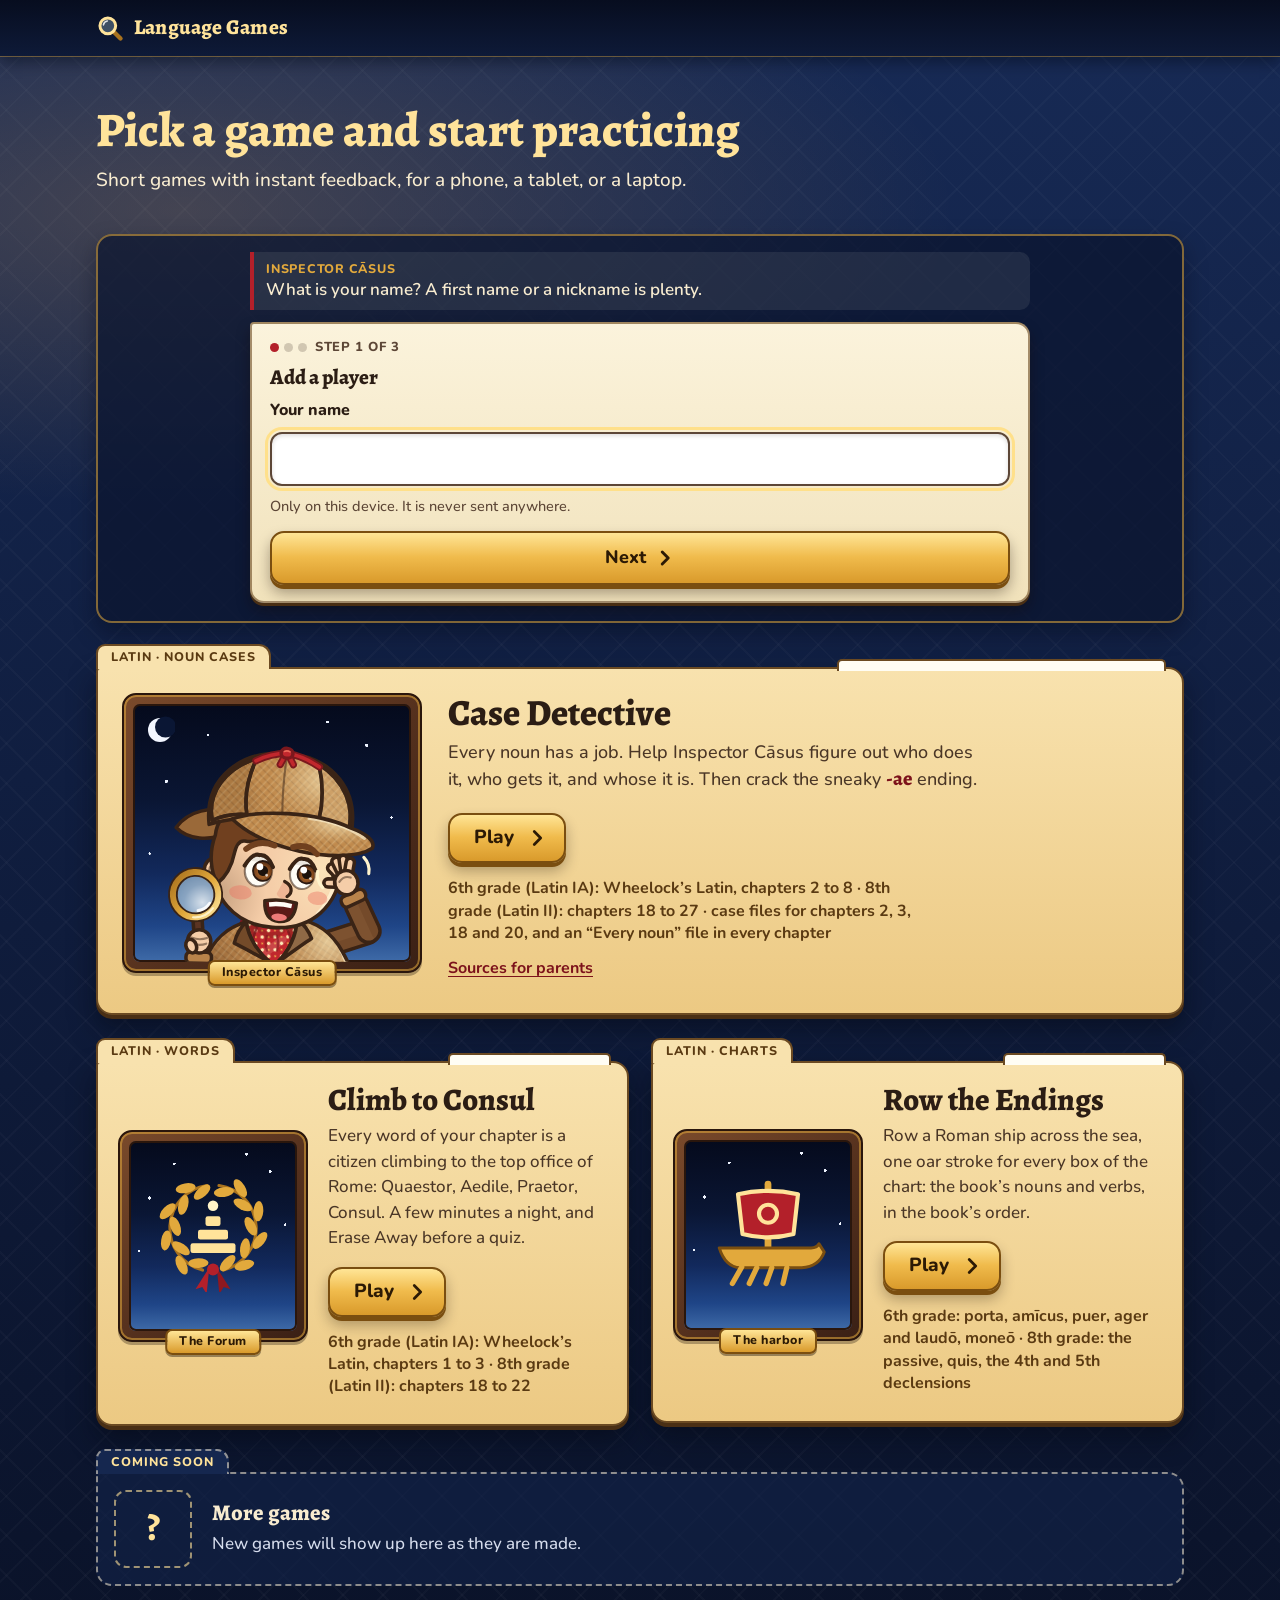
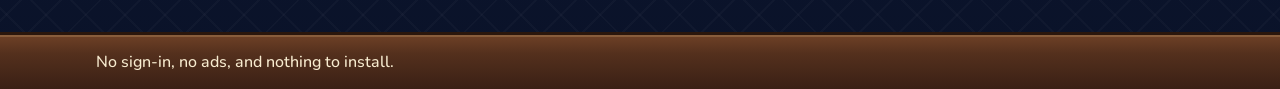
==== commit da27da38: "Case Detective 2.2: players, grades and chapters, the Inspector's violin - Players are picked on the" ====
--- a/index.html
+++ b/index.html
@@ -79,6 +79,11 @@
   .play { margin: 0; line-height: 0; }
   /* which course and which chapter of the school's book the game goes with: the last line of the folder */
   .course { margin: 14px 0 0; max-width: 30em; color: var(--tab-ink); font: 700 16px/1.4 var(--f-ui); }
+  /* Case Detective's page for parents (the book and the school plan the game follows). The link stands above the
+     folder's Play cover, so it is a link of its own; the rest of its line still opens the game. */
+  .src { margin: 2px 0 -10px; }
+  .src a { position: relative; z-index: 2; display: inline-flex; align-items: center; min-height: 44px; color: var(--red-dk); font: 700 16px/1.2 var(--f-ui); text-underline-offset: 3px; }
+  .src a:focus-visible { outline: 3px solid var(--ink); outline-offset: 2px; border-radius: 4px; }
   .btn {
     display: inline-flex; align-items: center; gap: 6px; min-height: 50px; padding: 9px 16px 9px 24px; border: 2px solid var(--brass-edge); border-radius: 14px;
     background: linear-gradient(180deg, #ffe596 0%, #f0bb4c 48%, #d99a2b 100%); color: var(--brass-ink); font: 800 19px/1.15 var(--f-ui); text-decoration: none;
@@ -231,6 +236,7 @@
     .cd .play { order: 1; margin-bottom: 14px; }
     .cd .desc { order: 2; margin-bottom: 0; }
     .cd .course { order: 3; margin-top: 10px; }
+    .cd .src { order: 4; }
   }
   /* A phone on its side: the same, with less room above the folder. */
   @media (min-width: 600px) and (max-height: 480px) {
@@ -244,6 +250,7 @@
     .cd .play { order: 1; margin-bottom: 14px; }
     .cd .desc { order: 2; margin-bottom: 0; }
     .cd .course { order: 3; margin-top: 10px; }
+    .cd .src { order: 4; }
   }
   @media (prefers-reduced-motion: reduce) {
     .cd { transition: none; }
@@ -310,7 +317,8 @@
         <h2>Case Detective</h2>
         <p class="desc">Every noun has a job. Help Inspector Cāsus figure out who does it, who gets it, and whose it is. Then crack the sneaky <span class="ae">-ae</span> ending.</p>
         <p class="play"><a class="btn cover" href="case-detective/index.html">Play<span class="vh"> Case Detective</span> <svg viewBox="0 0 24 24" aria-hidden="true" focusable="false"><path d="M9 5l7 7-7 7" fill="none" stroke="currentColor" stroke-width="3" stroke-linecap="round" stroke-linejoin="round"/></svg></a></p>
-        <p class="course">Latin IA (6th grade) · Wheelock’s Latin, chapter 2: the first declension and the jobs of the cases</p>
+        <p class="course">6th grade (Latin IA): Wheelock’s Latin, chapters 2 to 8 · 8th grade (Latin II): chapters 18 to 27 · case files for chapters 2, 3, 18 and 20, and an “Every noun” file in every chapter</p>
+        <p class="src"><a href="case-detective/sources.html">Sources for parents</a></p>
       </div>
     </li>
     <li class="game cd half" id="climb-to-consul">
@@ -376,8 +384,10 @@
      (latin-common/js/players-fallback.js, or Case Detective's players.js once it is on the site). */
   var GAMES = { "case-detective": "Case Detective", "climb-to-consul": "Climb to Consul", "row-the-endings": "Row the Endings" };
   var SCREENS = { players: 1, chapter: 1, manage: 1, add: 1 };
-  /* the chapters that have something to play (Climb to Consul and Row the Endings; Case Detective is chapter 2) */
-  var READY = { 6: { 1: 1, 2: 1, 3: 1 }, 8: { 18: 1, 19: 1, 20: 1, 21: 1, 22: 1 } };
+  /* the chapters that have something to play (Climb to Consul and Row the Endings; Case Detective is chapter 2):
+     Latin IA's 1 to 3 and Latin II's 18 to 22. An 8th grader may pick an earlier chapter, for a class still on one,
+     so the chapter step marks every ready chapter up to the grade's last. */
+  var READY = { 1: 1, 2: 1, 3: 1, 18: 1, 19: 1, 20: 1, 21: 1, 22: 1 };
   function $(id) { return document.getElementById(id); }
   var L = window.LatinPlayers || null, ui = null, view = "";
   var sec = $("whos-playing"), nowEl = $("pl-now"), pickEl = $("pl-pick"), box = $("pl-screens"), sayEl = $("pl-say");
@@ -430,7 +440,12 @@
       dropHash();
       showNow(true);
     },
-    filesIn: function (g) { return READY[g] || {}; },
+    filesIn: function (g) {
+      var gi = null, out = {};
+      try { gi = L.gradeInfo(g); } catch (e) { gi = null; }
+      Object.keys(READY).forEach(function (c) { if (gi && +c <= gi.last) { out[c] = 1; } });
+      return out;
+    },
     sourcesHref: "latin-common/sources.html"
   };
   function screens() {
@@ -461,7 +476,17 @@
   Array.prototype.forEach.call(actsEl.querySelectorAll("[data-pl]"), function (b) {
     b.addEventListener("click", function () { open(b.getAttribute("data-pl")); });
   });
-  function playable(p) { return p && (p.grade === 6 || p.grade === 8); }
+  /* the grade whose course holds the player's chapter: their own, or for a class still on an earlier chapter the
+     course of that chapter (an 8th grader on chapter 5 plays Latin IA, as a 6th grader on chapter 5 does);
+     0 for an earlier chapter of a course with no games yet (Latin IB, chapters 9 to 17) */
+  function courseGrade(p) {
+    if (!p) { return 0; }
+    var own = null, co = null;
+    if (L) { try { own = L.gradeInfo(p.grade); co = typeof L.courseOf === "function" ? L.courseOf(p.chapter) : null; } catch (e) { own = null; } }
+    if (!own || !(+p.chapter < own.first)) { return p.grade; }
+    return co ? co.grade : 0;
+  }
+  function playable(p) { var g = courseGrade(p); return !!p && (g === 6 || g === 8); }
   function plain(name) { return String(name == null ? "" : name).replace(/[\u200e\u200f\u202a-\u202e\u2066-\u2069]/g, ""); }
 
   /* Tonight: what the chosen player can do tonight, one line per game */
@@ -495,22 +520,26 @@
       span.appendChild(b); span.appendChild(document.createTextNode(what ? ": " + what : ""));
       a.appendChild(span); li.appendChild(a); list.appendChild(li);
     }
-    if (p.grade === 6 || p.grade === 8) {
-      var ready = p.grade === 6 ? 3 : 22, first = p.grade === 6 ? 1 : 18;
+    var cg = courseGrade(p);
+    if (cg === 6 || cg === 8) {
+      /* the chapter the games play: the player's, or the last ready one of its course before it */
+      var ready = cg === 6 ? 3 : 22, first = cg === 6 ? 1 : 18;
       var ch = Math.max(first, Math.min(p.chapter || first, ready));
       var charts = ((window.LATIN_CHARTS || {}).charts || []).filter(function (c) { return c.ch === ch; });
       item("climb-to-consul/index.html", "Climb to Consul", "tonight’s assembly, chapter " + ch + "’s new words and the words due");
       item("row-the-endings/index.html", "Row the Endings", charts.length ? "tonight’s voyage, " + charts[0].title + (charts.length > 1 ? " and more" : "") : "tonight’s voyage");
-      if (p.grade === 6) { item("case-detective/index.html", "Case Detective", "a case file on the jobs of the cases"); }
+      if (cg === 6) { item("case-detective/index.html", "Case Detective", "a case file on the jobs of the cases"); }
     }
     list.hidden = !list.children.length;
-    /* a grade whose games are not made yet: say so, and offer to change the grade */
-    var note = $("pl-note"), ready = playable(p);
+    /* a grade whose games are not made yet: say so, and offer to change the grade; an earlier chapter whose
+       games are not made yet (chapters 9 to 17): say so, and offer to change the chapter */
+    var note = $("pl-note"), ready = playable(p), ownOk = p.grade === 6 || p.grade === 8;
     note.hidden = ready;
-    note.textContent = ready ? "" : "The games for " + (line.split(" · ")[0] || "this grade") + " are on their way. For now they cover 6th and 8th grade.";
+    note.textContent = ready ? "" : ownOk ? "The games for chapter " + p.chapter + " are on their way. For now they cover chapters 1 to 3 and 18 to 22." :
+      "The games for " + (line.split(" · ")[0] || "this grade") + " are on their way. For now they cover 6th and 8th grade.";
     var chLab = $("pl-ch-lab");
-    chLab.textContent = ready ? "Change chapter" : "Change grade";
-    chLab.parentNode.setAttribute("data-pl", ready ? "chapter" : "manage");
+    chLab.textContent = ready || ownOk ? "Change chapter" : "Change grade";
+    chLab.parentNode.setAttribute("data-pl", ready || ownOk ? "chapter" : "manage");
     if (focus) { try { $("tonight-h").focus({ preventScroll: false }); } catch (e) { /* ignore */ } }
   }
 
--- a/latin-common/css/players.css
+++ b/latin-common/css/players.css
@@ -116,6 +116,14 @@
 .lp .lpf-ch[aria-checked="true"] { border-color: #7a4e10; background: linear-gradient(180deg, #ffe596, #f0bb4c); box-shadow: 0 3px 0 #7a4e10, 0 0 0 3px rgba(255, 227, 154, .9); }
 .lp .lpf-ch[aria-checked="true"]::after { content: ""; position: absolute; right: 12px; top: 50%; width: 20px; height: 11px; margin-top: -8px; border-left: 4px solid var(--brass-ink); border-bottom: 4px solid var(--brass-ink); transform: rotate(-45deg); }
 .lp .lpf-ch[aria-checked="true"] { padding-right: 44px; }
+.lp .lpf-early { margin-top: 12px; }
+.lp .lpf-ch-open { position: relative; display: flex; flex-direction: column; align-items: flex-start; gap: 2px; width: 100%; min-height: 52px; padding: 8px 44px 9px 12px; border: 2px dashed #8f7a58; border-radius: 12px; background: rgba(255, 255, 255, .4); color: var(--ink); font: 800 17px/1.2 var(--f-ui); text-align: left; cursor: pointer; }
+.lp .lpf-ch-open small { color: var(--ink-2); font: 700 14px/1.25 var(--f-ui); }
+.lp .lpf-ch-open .lpf-cho-sel { color: var(--red-dk); font-weight: 800; }
+.lp .lpf-ch-open::after { content: ""; position: absolute; right: 16px; top: 50%; width: 10px; height: 10px; margin-top: -8px; border-right: 3px solid var(--ink-2); border-bottom: 3px solid var(--ink-2); transform: rotate(45deg); transition: transform .2s ease; }
+.lp .lpf-ch-open[aria-expanded="true"]::after { transform: translateY(4px) rotate(-135deg); }
+.lp .lpf-early-list[hidden], .lp .lpf-cho-sel[hidden] { display: none; }
+.lp .lpf-eh, .lp .card .lpf-eh { margin: 14px 0 6px; color: var(--ink-2); font: 800 13px/1.3 var(--f-ui); letter-spacing: .6px; text-transform: uppercase; }
 .lp .lpf-mlist { display: grid; gap: 12px; margin: 0; padding: 0; list-style: none; }
 .lp .lpf-m { display: flex; flex-direction: column; gap: 10px; }
 .lp .lpf-mtop { display: flex; align-items: center; gap: 12px; }
@@ -146,6 +154,7 @@
   .lp .lpf-card:hover { box-shadow: 0 3px 0 #4a2f14, 0 0 0 3px rgba(255, 227, 154, .75), 0 8px 14px rgba(20, 10, 4, .35); }
   .lp .lpf-new:hover { background: rgba(255, 246, 220, .16); }
   .lp .lpf-grade:hover:not(:disabled), .lp .lpf-ch:hover { border-color: #b9801c; }
+  .lp .lpf-ch-open:hover { border-color: #b9801c; background: rgba(255, 255, 255, .6); }
 }
 @media print {
   .scrim.lpf-cf, .dlg.lpf-cf, .lp .btn, .lpf-cf .btn { display: none !important; }
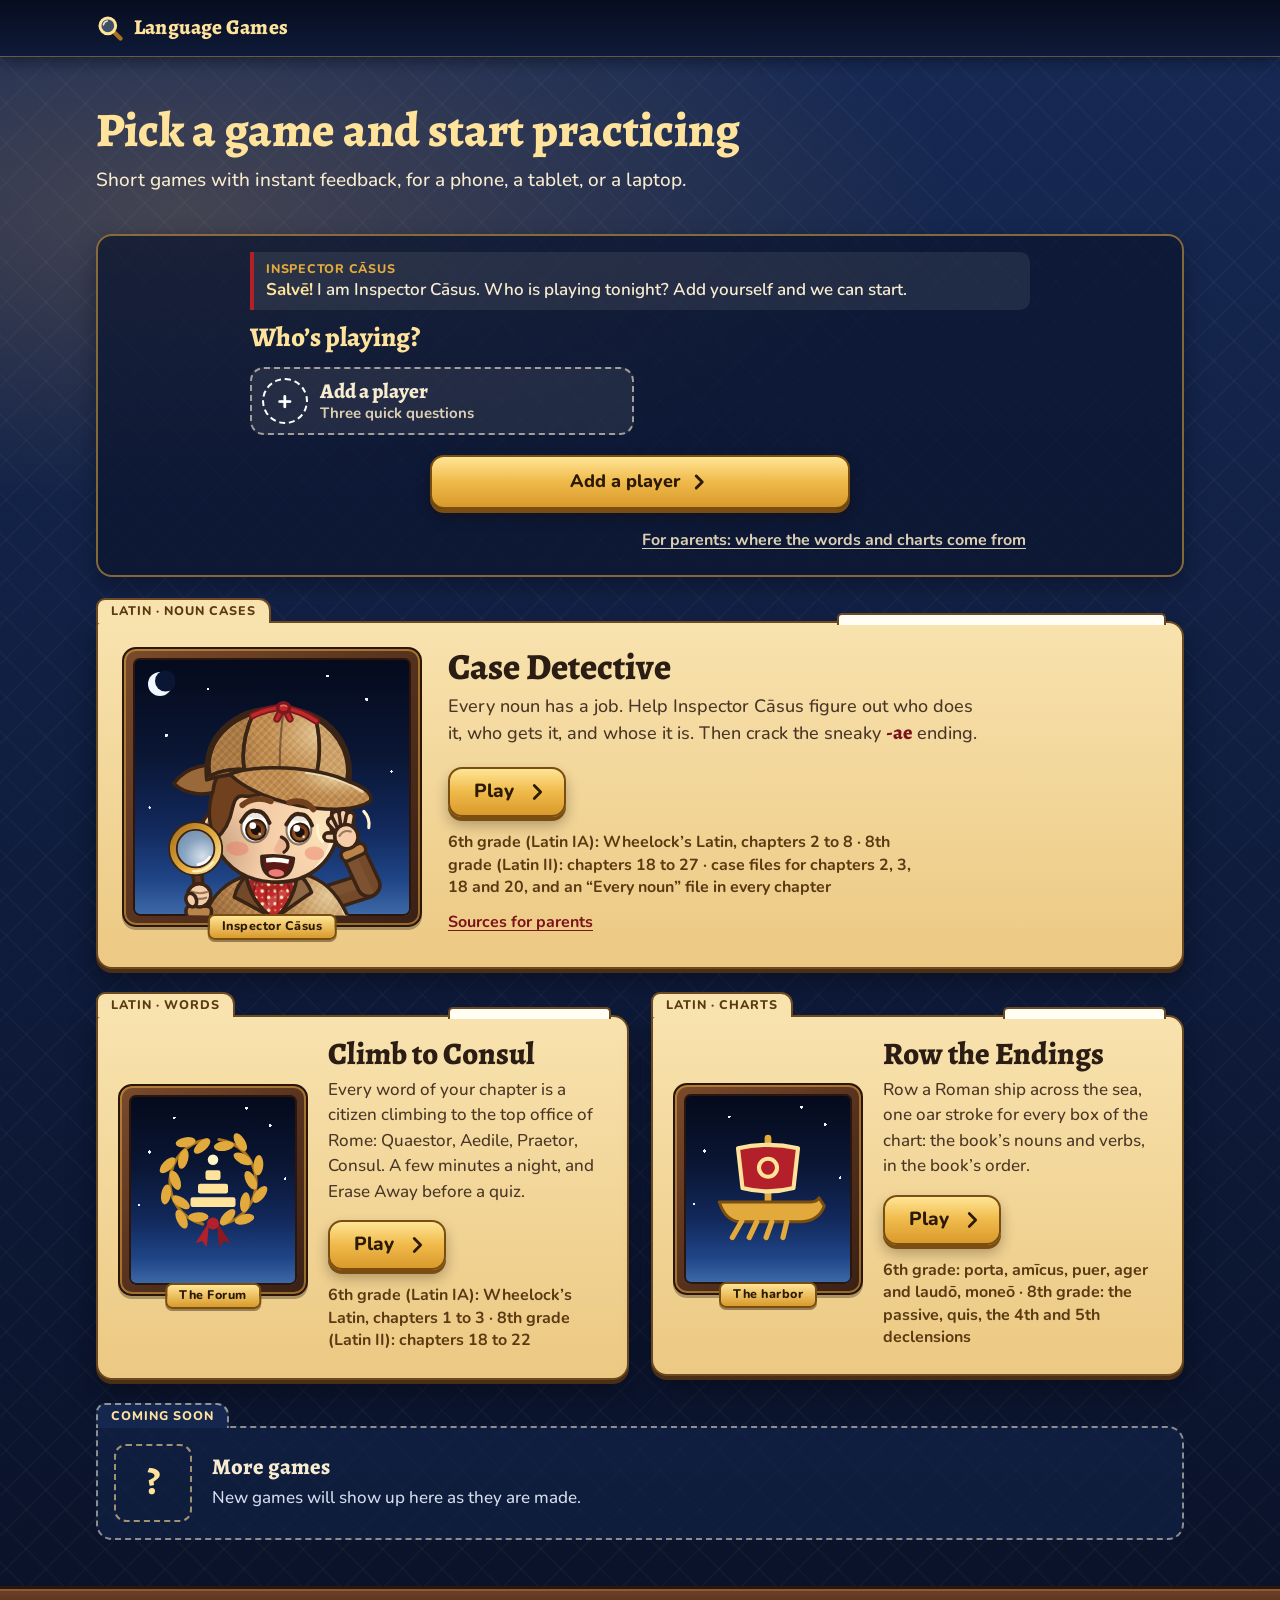
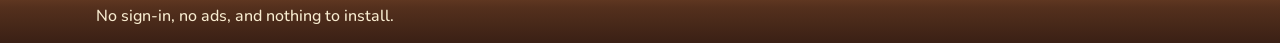
==== commit 13f85607: "Use Case Detective 2.2's player picker on the home page and in both games The home page, Climb to Co" ====
--- a/index.html
+++ b/index.html
@@ -136,8 +136,8 @@
   .tonight ol a:hover { background: rgba(255, 255, 255, .15); }
   .tonight ol a:focus-visible { outline: 3px solid var(--focus); outline-offset: 2px; }
 
-  /* Who's playing: the players are picked here, once, for every game (latin-common/js/players-fallback.js
-     or Case Detective's players.js draws the screens into .lp; their look is latin-common/css/players.css) */
+  /* Who's playing: the players are picked here, once, for every game (Case Detective's js/players.js draws the
+     screens into .lp; their look is its css/players.css) */
   [hidden] { display: none !important; }
   .pl-head { display: flex; align-items: center; gap: 12px; margin: 0 0 12px; }
   .pl-av { display: flex; align-items: center; justify-content: center; flex: none; width: 44px; height: 44px; border-radius: 50%; background: var(--pc, #b3202a); color: #fff; font: 800 21px/1 var(--f-ui); text-transform: uppercase; box-shadow: 0 0 0 3px var(--brass), 0 0 0 5px #4a2f14; }
@@ -165,12 +165,9 @@
   .pl-say b { color: var(--brass-lt); }
   .pl-say .pl-n { display: block; color: var(--brass); font: 800 12.5px/1.4 var(--f-ui); letter-spacing: .06em; text-transform: uppercase; }
   bdi { unicode-bidi: isolate; }
-  /* a phone: the panel gives the player cards its room, and the card's Play / Continue keeps only its arrow */
+  /* a phone: the panel gives the player cards its room */
   @media (max-width: 419.98px) {
     .tonight { padding: 14px 10px 16px; }
-    #whos-playing .lpf-card { gap: 10px; padding: 10px; }
-    #whos-playing .lpf-go { gap: 0; padding: 6px; font-size: 0; }
-    #whos-playing .lpf-go .ic { width: 20px; height: 20px; }
   }
 
   /* the folder that is still empty */
@@ -257,7 +254,7 @@
     .cd:hover { -webkit-transform: none; transform: none; }
   }
 </style>
-<link rel="stylesheet" href="latin-common/css/players.css">
+<link rel="stylesheet" href="case-detective/css/players.css">
 </head>
 <body>
 <header class="top">
@@ -368,8 +365,13 @@
 <script src="row-the-endings/js/art.js"></script>
 <script src="latin-common/js/charts.js"></script>
 <script src="latin-common/js/words.js"></script>
-<!-- the players, shared by every game; when Case Detective 2.2 is on the site, its css/players.css, js/courses.js and js/players.js take this place -->
+<!-- the players, shared by every game: Case Detective's js/courses.js (the grades, chapters and lines), then its js/players.js,
+     with the site's own words for its screens (players-words.js). players-fallback.js does nothing when players.js is there,
+     and keeps the page working if it is not. -->
+<script src="case-detective/js/courses.js"></script>
+<script src="case-detective/js/players.js"></script>
 <script src="latin-common/js/players-fallback.js"></script>
+<script src="latin-common/js/players-words.js"></script>
 <script>
 (function () {
   "use strict";
@@ -381,15 +383,18 @@
      The players are picked here, once, for every game: the games read the chosen player (latinGames.v1, kept only
      in this browser) and send the child here when nobody is chosen yet, as index.html?play=<game folder>#players
      (or #chapter, #manage, #add); after the pick the game opens again. The screens are drawn by window.LatinPlayers
-     (latin-common/js/players-fallback.js, or Case Detective's players.js once it is on the site). */
+     (Case Detective's js/players.js, with the grades and chapters of its js/courses.js), in the site's own words
+     (latin-common/js/players-words.js). */
   var GAMES = { "case-detective": "Case Detective", "climb-to-consul": "Climb to Consul", "row-the-endings": "Row the Endings" };
   var SCREENS = { players: 1, chapter: 1, manage: 1, add: 1 };
-  /* the chapters that have something to play (Climb to Consul and Row the Endings; Case Detective is chapter 2):
-     Latin IA's 1 to 3 and Latin II's 18 to 22. An 8th grader may pick an earlier chapter, for a class still on one,
-     so the chapter step marks every ready chapter up to the grade's last. */
+  /* the chapters that have something to play (Climb to Consul and Row the Endings; Case Detective's case files of
+     chapters 2, 3, 18 and 20 are among them): Latin IA's 1 to 3 and Latin II's 18 to 22. An 8th grader may pick an
+     earlier chapter, for a class still on one, so the chapter step marks every ready chapter up to the grade's last
+     (1 to 3 under "Earlier chapters"). Case Detective's "Every noun" files are in every chapter, so they are not
+     counted: the mark would then say nothing. */
   var READY = { 1: 1, 2: 1, 3: 1, 18: 1, 19: 1, 20: 1, 21: 1, 22: 1 };
   function $(id) { return document.getElementById(id); }
-  var L = window.LatinPlayers || null, ui = null, view = "";
+  var L = window.LatinPlayers || null, WORDS = window.LatinPlayersWords || null, ui = null, view = "";
   var sec = $("whos-playing"), nowEl = $("pl-now"), pickEl = $("pl-pick"), box = $("pl-screens"), sayEl = $("pl-say");
   var topEl = $("pl-top"), forEl = $("pl-for"), backEl = $("pl-back"), actsEl = $("pl-acts");
 
@@ -427,6 +432,7 @@
       view = "pick";
       sec.hidden = false; nowEl.hidden = true; pickEl.hidden = false;
       box.textContent = ""; box.setAttribute("data-kind", kind || "players"); box.appendChild(el);
+      levels();
       topBar();
     },
     say: function (lines) {
@@ -446,8 +452,17 @@
       Object.keys(READY).forEach(function (c) { if (gi && +c <= gi.last) { out[c] = 1; } });
       return out;
     },
-    sourcesHref: "latin-common/sources.html"
+    sourcesHref: "latin-common/sources.html",
+    /* the site's words (players.js speaks as in Case Detective without them) and the check of "games ready" */
+    text: WORDS ? WORDS.text : undefined,
+    lines: WORDS ? WORDS.lines : undefined,
+    icon: function (name) { return name === "files" && WORDS ? WORDS.filesIcon : null; }
   };
+  /* the screens' headings are h1, under this page's own h1: heard as level 2 (also when a screen redraws in place) */
+  function levels() {
+    Array.prototype.forEach.call(box.querySelectorAll("h1"), function (h) { h.setAttribute("role", "heading"); h.setAttribute("aria-level", "2"); });
+  }
+  try { new MutationObserver(levels).observe(box, { childList: true, subtree: true }); } catch (e) { /* show() still does it */ }
   function screens() {
     if (ui || !L || typeof L.screens !== "function") { return ui; }
     try { ui = L.screens(host); } catch (e) { ui = null; }
@@ -487,6 +502,21 @@
     return co ? co.grade : 0;
   }
   function playable(p) { var g = courseGrade(p); return !!p && (g === 6 || g === 8); }
+  /* Case Detective's line on Tonight, by the game's own rule (casebookPlan and addDrill in its game.js): the case
+     files of the course of the class's chapter up to it, or that course's first ones ahead of the class, and an
+     "Every noun" file in each chapter from 2 up to the class's (Latin IB has those alone). Without courses.js: the
+     6th grade's old line. "" for a grade that cannot play. */
+  function cdWhat(p) {
+    var C = window.CD_COURSES, ch = +p.chapter, co = null, units, before;
+    if (p.grade !== 6 && p.grade !== 8) { return ""; }
+    try { co = L && typeof L.courseOf === "function" ? L.courseOf(ch) : null; } catch (e) { co = null; }
+    if (!C || !Array.isArray(C.units) || !co) { return courseGrade(p) === 6 ? "a case file on the jobs of the cases" : ""; }
+    units = C.units.map(function (u) { return +(u && u.chapter); }).filter(function (c) { return c >= co.first && c <= co.last; }).sort(function (a, b) { return a - b; });
+    before = units.filter(function (c) { return c < ch; });
+    if (units.indexOf(ch) >= 0) { return "chapter " + ch + "’s case files on the jobs of the cases"; }
+    if (!before.length && units.length) { return "chapter " + units[0] + "’s case files, ahead of your class"; }
+    return "chapter " + ch + "’s “Every noun” file" + (before.length ? ", and the case files before it" : "");
+  }
   function plain(name) { return String(name == null ? "" : name).replace(/[\u200e\u200f\u202a-\u202e\u2066-\u2069]/g, ""); }
 
   /* Tonight: what the chosen player can do tonight, one line per game */
@@ -528,14 +558,15 @@
       var charts = ((window.LATIN_CHARTS || {}).charts || []).filter(function (c) { return c.ch === ch; });
       item("climb-to-consul/index.html", "Climb to Consul", "tonight’s assembly, chapter " + ch + "’s new words and the words due");
       item("row-the-endings/index.html", "Row the Endings", charts.length ? "tonight’s voyage, " + charts[0].title + (charts.length > 1 ? " and more" : "") : "tonight’s voyage");
-      if (cg === 6) { item("case-detective/index.html", "Case Detective", "a case file on the jobs of the cases"); }
     }
+    var cd = cdWhat(p);
+    if (cd) { item("case-detective/index.html", "Case Detective", cd); }
     list.hidden = !list.children.length;
     /* a grade whose games are not made yet: say so, and offer to change the grade; an earlier chapter whose
        games are not made yet (chapters 9 to 17): say so, and offer to change the chapter */
     var note = $("pl-note"), ready = playable(p), ownOk = p.grade === 6 || p.grade === 8;
     note.hidden = ready;
-    note.textContent = ready ? "" : ownOk ? "The games for chapter " + p.chapter + " are on their way. For now they cover chapters 1 to 3 and 18 to 22." :
+    note.textContent = ready ? "" : ownOk ? (cd ? "Climb to Consul and Row the Endings are on their way for chapter " : "The games for chapter ") + p.chapter + (cd ? "." : " are on their way.") + " For now they cover chapters 1 to 3 and 18 to 22." :
       "The games for " + (line.split(" · ")[0] || "this grade") + " are on their way. For now they cover 6th and 8th grade.";
     var chLab = $("pl-ch-lab");
     chLab.textContent = ready || ownOk ? "Change chapter" : "Change grade";
--- a/case-detective/css/players.css
+++ b/case-detective/css/players.css
@@ -0,0 +1,168 @@
+/* Case Detective: the screens that choose and set up a player (js/players.js), for every game of the
+   site. Made by the build of the game's style sheet from the same parts as css/game.css: do not edit.
+   Every rule sits under the root class .lp of the screens. The colors and fonts are custom properties
+   set on .lp (Case Detective's values); a game can set its own on .lp after this file. */
+@font-face { font-family: 'Nunito Variable'; font-style: normal; font-display: swap; font-weight: 200 1000; src: url(../fonts/nunito-latin-ext-wght-normal.woff2) format('woff2-variations'); unicode-range: U+0100-02BA,U+02BD-02C5,U+02C7-02CC,U+02CE-02D7,U+02DD-02FF,U+0304,U+0308,U+0329,U+1D00-1DBF,U+1E00-1E9F,U+1EF2-1EFF,U+2020,U+20A0-20AB,U+20AD-20C0,U+2113,U+2C60-2C7F,U+A720-A7FF; }
+@font-face { font-family: 'Nunito Variable'; font-style: normal; font-display: swap; font-weight: 200 1000; src: url(../fonts/nunito-latin-wght-normal.woff2) format('woff2-variations'); unicode-range: U+0000-00FF,U+0131,U+0152-0153,U+02BB-02BC,U+02C6,U+02DA,U+02DC,U+0304,U+0308,U+0329,U+2000-206F,U+20AC,U+2122,U+2191,U+2193,U+2212,U+2215,U+FEFF,U+FFFD; }
+@font-face { font-family: 'Alegreya Variable'; font-style: normal; font-display: swap; font-weight: 400 900; src: url(../fonts/alegreya-latin-ext-wght-normal.woff2) format('woff2-variations'); unicode-range: U+0100-02BA,U+02BD-02C5,U+02C7-02CC,U+02CE-02D7,U+02DD-02FF,U+0304,U+0308,U+0329,U+1D00-1DBF,U+1E00-1E9F,U+1EF2-1EFF,U+2020,U+20A0-20AB,U+20AD-20C0,U+2113,U+2C60-2C7F,U+A720-A7FF; }
+@font-face { font-family: 'Alegreya Variable'; font-style: normal; font-display: swap; font-weight: 400 900; src: url(../fonts/alegreya-latin-wght-normal.woff2) format('woff2-variations'); unicode-range: U+0000-00FF,U+0131,U+0152-0153,U+02BB-02BC,U+02C6,U+02DA,U+02DC,U+0304,U+0308,U+0329,U+2000-206F,U+20AC,U+2122,U+2191,U+2193,U+2212,U+2215,U+FEFF,U+FFFD; }
+.lp { --parch: #fbf3dc; --ink: #2b1d14; --ink-2: #5c4636; --slate: #414c66; --cream: #f8ecd0; --cream-2: #dccfb4; --brass: #e2a93c; --brass-lt: #ffe39a; --brass-ink: #2c1a05; --red: #b3202a; --red-dk: #7c121b; --f-ui: 'Nunito Variable', system-ui, -apple-system, 'Segoe UI', Roboto, 'Helvetica Neue', Arial, sans-serif; --f-serif: 'Alegreya Variable', Georgia, 'Times New Roman', serif; --pad: 12px; }
+.lp, .lp *, .lp::before, .lp *::before, .lp::after, .lp *::after { box-sizing: border-box; }
+.lp { -webkit-text-size-adjust: 100%; text-size-adjust: 100%; }
+.lp { color: var(--cream); font: 500 16px/1.45 var(--f-ui); -webkit-font-smoothing: antialiased; }
+.lp button { font: inherit; color: inherit; margin: 0; -webkit-tap-highlight-color: transparent; touch-action: manipulation; }
+.lp button:disabled { cursor: default; }
+.lp a { color: inherit; }
+.lp h1, .lp h2, .lp h3, .lp p { margin: 0; }
+.lp [hidden] { display: none !important; }
+.lp svg { display: block; }
+.lp .sr { position: absolute !important; width: 1px; height: 1px; margin: -1px; padding: 0; overflow: hidden; clip: rect(0 0 0 0); clip-path: inset(50%); white-space: nowrap; border: 0; }
+.lp .ic { width: 24px; height: 24px; flex: none; }
+.lp :focus { outline: none; }
+.lp :focus-visible { outline: 3px solid #ffe08a; outline-offset: 2px; box-shadow: 0 0 0 7px rgba(7, 13, 31, .92); }
+.lp b, .lp strong { font-weight: 800; }
+.lp i { font-family: var(--f-serif); font-style: italic; font-size: 1.08em; }
+.lp .nw { white-space: nowrap; }
+.lp.lp-desk { position: relative; z-index: 5; flex: 1; display: flex; flex-direction: column; min-height: 0; outline: none; padding: 16px var(--pad) calc(14px + env(safe-area-inset-bottom)); border-radius: 22px 22px 0 0; background: radial-gradient(130% 240px at 16% -30px, rgba(255, 204, 128, .34), rgba(255, 204, 128, 0) 70%), repeating-linear-gradient(93deg, rgba(0, 0, 0, .06) 0, rgba(0, 0, 0, .06) 1px, rgba(0, 0, 0, 0) 1px, rgba(0, 0, 0, 0) 7px), linear-gradient(180deg, #74462c 0%, #5a3320 30%, #452518 100%); box-shadow: inset 0 2px 0 rgba(255, 220, 160, .5), inset 0 6px 0 rgba(255, 220, 160, .1), 0 -2px 5px rgba(3, 7, 18, .35); }
+.lp.view { display: flex; flex-direction: column; flex: 1; min-height: 0; gap: 12px; animation: lp-view-in .28s ease backwards; }
+@keyframes lp-view-in { from { opacity: 0; transform: translateY(12px); } to { opacity: 1; transform: none; } }
+.lp .dock { display: flex; gap: 10px; margin-top: auto; padding-top: 2px; }
+.lp .dock.stick { position: sticky; bottom: 0; z-index: 4; margin-left: calc(var(--pad) * -1); margin-right: calc(var(--pad) * -1); margin-bottom: calc(-14px - env(safe-area-inset-bottom)); padding: 10px var(--pad) calc(12px + env(safe-area-inset-bottom)); background: linear-gradient(180deg, rgba(69, 37, 24, 0), #452518 34%); }
+.lp .btn { position: relative; display: inline-flex; align-items: center; justify-content: center; gap: 8px; min-height: 50px; padding: 9px 16px; border: 2px solid transparent; border-radius: 14px; font: 800 17px/1.15 var(--f-ui); text-align: center; text-decoration: none; cursor: pointer; }
+.lp .btn:active { transform: translateY(2px); }
+.lp .btn .ic { width: 22px; height: 22px; }
+.lp .btn small { display: block; font: 700 14px/1.2 var(--f-ui); opacity: .86; }
+.lp .btn.primary { flex: 1; background: linear-gradient(180deg, #ffe596 0%, #f0bb4c 48%, #d99a2b 100%); color: var(--brass-ink); border-color: #7a4e10; box-shadow: 0 4px 0 #7a4e10, 0 8px 14px rgba(20, 10, 4, .35); }
+.lp .btn.primary:active { box-shadow: 0 2px 0 #7a4e10; }
+.lp .btn.ghost { background: rgba(255, 246, 220, .09); color: var(--cream); border-color: rgba(248, 236, 208, .6); }
+.lp .btn.danger { flex: 1; background: transparent; color: var(--ink); border-color: var(--ink-2); }
+.lp .btn.sm { min-height: 44px; padding: 6px 12px; font-size: 15px; }
+.lp .tlink { display: inline-flex; align-items: center; min-height: 44px; padding: 0 10px; border: 0; background: none; color: var(--cream-2); font: 700 16px/1.2 var(--f-ui); text-decoration: underline; text-underline-offset: 3px; cursor: pointer; }
+.lp.lp-scrim { position: fixed; z-index: 40; top: 0; right: 0; bottom: 0; left: 0; background: rgba(4, 8, 20, .72); animation: lp-fade-in .2s ease both; }
+@keyframes lp-fade-in { from { opacity: 0; } to { opacity: 1; } }
+.lp.lp-confirm { position: fixed; z-index: 60; left: 50%; top: 50%; width: min(370px, calc(100vw - 32px)); padding: 18px 16px 16px; border: 2px solid var(--ink); border-radius: 18px; background: var(--parch); color: var(--ink); box-shadow: 0 20px 50px rgba(0, 0, 0, .55); visibility: hidden; opacity: 0; transform: translate(-50%, -46%); transition: transform .2s ease, opacity .2s ease, visibility 0s linear .2s; }
+.lp.lp-confirm.open { visibility: visible; opacity: 1; transform: translate(-50%, -50%); transition: transform .2s ease, opacity .2s ease, visibility 0s; }
+.lp.lp-confirm h2 { font: 800 23px/1.15 var(--f-serif); }
+.lp.lp-confirm p { margin-top: 6px; line-height: 1.4; }
+.lp .cf-row { display: flex; flex-wrap: wrap; gap: 8px; margin-top: 14px; }
+.lp.lp-scrim { z-index: 55; }
+@media (max-width: 345px) {
+  .lp { --pad: 9px; }
+}
+@media (max-height: 699.98px) {
+  .lp.lp-desk { padding-top: 12px; }
+  .lp.view { gap: 10px; }
+}
+@media (max-height: 590px) {
+  .lp.view { gap: 9px; }
+}
+@media (min-height: 700px) {
+  .lp.view { gap: 14px; }
+}
+@media (hover: hover) and (pointer: fine) {
+  .lp .btn:hover { -webkit-filter: brightness(1.07); filter: brightness(1.07); }
+  .lp .tlink:hover { color: #fff; }
+}
+@media (min-width: 600px) {
+  .lp { --pad: 22px; }
+  .lp.lp-desk { width: 100%; max-width: 800px; margin-left: auto; margin-right: auto; }
+  .lp.lp-desk { padding-top: 22px; border-radius: 26px 26px 0 0; }
+  .lp .btn { min-height: 54px; font-size: 18px; }
+}
+@media (min-width: 600px) and (max-width: 899.98px) and (min-height: 900px), (min-width: 900px) and (max-width: 1199.98px) and (min-height: 1200px) {
+  .lp.view { gap: 20px; }
+}
+@media (min-width: 900px) and (max-height: 1199.98px), (min-width: 1200px), (min-width: 640px) and (max-height: 520px) {
+  .lp.lp-desk { flex: none; margin-top: 16px; padding: 20px 22px 22px; border-radius: 24px; min-height: 0; box-shadow: inset 0 2px 0 rgba(255, 220, 160, .5), inset 0 6px 0 rgba(255, 220, 160, .1), 0 12px 28px rgba(3, 7, 18, .55); }
+  .lp.view { flex: none; }
+  .lp .dock { margin-top: 4px; }
+  .lp .dock.stick { margin: 4px -22px -22px; padding: 10px 22px 22px; border-radius: 0 0 24px 24px; }
+  .lp .dock.stick .btn.primary { flex: 0 1 300px; margin-left: auto; }
+  .lp.v-players .dock .btn.primary { flex: 0 1 420px; margin: 0 auto; }
+}
+@media (min-width: 900px) and (max-height: 759.98px), (min-width: 900px) and (max-width: 1099.98px) and (max-height: 819.98px) {
+  .lp.lp-desk { margin-top: 12px; padding: 14px 20px 16px; }
+  .lp .dock.stick { margin: 4px -20px -16px; padding: 8px 20px 14px; }
+  .lp.view { gap: 10px; }
+  .lp .btn { min-height: 48px; font-size: 17px; }
+}
+@media (min-width: 640px) and (max-height: 440px) {
+  .lp.view { gap: 8px; }
+  .lp .btn { min-height: 46px; font-size: 17px; }
+}
+@media (prefers-reduced-motion: reduce) {
+  .lp, .lp *, .lp::before, .lp *::before, .lp::after, .lp *::after { animation-duration: .01ms !important; animation-delay: 0s !important; animation-iteration-count: 1 !important; transition: none !important; scroll-behavior: auto !important; }
+}
+.lp .pl-foot { display: flex; flex-wrap: wrap; justify-content: space-between; gap: 0 8px; margin: -4px -6px -6px; }
+.lp .pl-h, .lp .st-h { max-width: none; margin: 0; font: 800 23px/1.15 var(--f-serif); color: var(--brass-lt); }
+.lp .pl-h:focus, .lp .st-h:focus { outline: none; box-shadow: none; }
+.lp .st-h label { cursor: pointer; }
+.lp .pl-list { display: grid; gap: 10px; margin: 0; padding: 0; list-style: none; }
+.lp .pl-list > li { display: flex; min-width: 0; }
+.lp .pl-card { position: relative; display: flex; align-items: center; gap: 12px; width: 100%; min-height: 66px; padding: 9px 12px 9px 10px; border: 2px solid #6b4a22; border-radius: 14px; background: linear-gradient(180deg, #f8e2ae 0%, #ecc983 100%); color: var(--ink); text-align: left; cursor: pointer; box-shadow: 0 3px 0 #4a2f14, 0 8px 14px rgba(20, 10, 4, .35); }
+.lp .pl-card:active { transform: translateY(2px); }
+.lp .pl-card.last { box-shadow: 0 3px 0 #4a2f14, 0 0 0 3px rgba(255, 227, 154, .9), 0 8px 14px rgba(20, 10, 4, .35); }
+.lp .pl-card.pl-add { border-style: dashed; border-color: rgba(248, 236, 208, .6); background: rgba(255, 246, 220, .08); color: var(--cream); box-shadow: none; }
+.lp .pl-badge { display: inline-flex; align-items: center; justify-content: center; flex: none; width: 46px; height: 46px; border-radius: 50%; background: var(--pc, var(--slate)); color: #fff; font: 800 23px/1 var(--f-serif); box-shadow: inset 0 0 0 2px rgba(255, 255, 255, .35), 0 2px 0 rgba(43, 29, 20, .45); }
+.lp .pl-badge.sm { width: 34px; height: 34px; font-size: 18px; }
+.lp .pl-badge.add { background: none; border: 2px dashed currentColor; box-shadow: none; font: 800 26px/1 var(--f-ui); }
+.lp .pl-txt { display: flex; flex-direction: column; flex: 1; min-width: 0; }
+.lp .pl-name { font: 800 21px/1.15 var(--f-serif); overflow-wrap: anywhere; }
+.lp .pl-meta { margin-top: 1px; font-size: 15px; font-weight: 700; line-height: 1.25; color: #5a3a12; }
+.lp .pl-add .pl-meta { color: var(--cream-2); }
+.lp .pl-stars { display: inline-flex; align-items: center; gap: 4px; flex: none; padding: 4px 9px 4px 6px; border-radius: 10px; background: rgba(90, 58, 18, .15); color: #5a3a12; font: 800 17px/1 var(--f-ui); }
+.lp .pl-stars .ic { width: 20px; height: 20px; fill: #f4b730; stroke: #7a4e10; stroke-width: 1.3; }
+.lp .mg-list { gap: 8px; }
+.lp .mg-row { display: flex; flex-wrap: wrap; align-items: center; gap: 8px 12px; width: 100%; padding: 10px 12px; border-radius: 14px; background: var(--parch); color: var(--ink); box-shadow: 0 3px 0 #4a2f14; }
+.lp .mg-row .pl-txt { flex: 1 1 150px; }
+.lp .mg-acts { display: flex; flex-wrap: wrap; gap: 6px; flex: 1 1 100%; }
+.lp .mg-acts .btn { flex: 1 1 auto; background: #fff; color: var(--ink); border-color: var(--ink-2); }
+.lp .st-step { font: 800 13px/1.2 var(--f-ui); letter-spacing: .8px; text-transform: uppercase; color: var(--cream-2); }
+.lp .st-sub { margin-top: -6px; font-size: 15px; font-weight: 700; line-height: 1.3; color: var(--cream-2); }
+.lp .st-input { display: block; width: 100%; min-height: 54px; margin: 0; padding: 8px 14px; border: 2px solid #6b4a22; border-radius: 12px; background: #fffaf0; color: var(--ink); font: 700 22px/1.2 var(--f-serif); box-shadow: inset 0 2px 4px rgba(43, 29, 20, .25); }
+.lp .st-note { font-size: 15px; line-height: 1.4; color: var(--cream-2); }
+.lp .st-note .ic { display: inline-block; width: 20px; height: 20px; vertical-align: -4px; color: var(--brass-lt); }
+.lp .st-err { font-weight: 800; line-height: 1.3; color: var(--brass-lt); }
+.lp .gr-list { display: grid; gap: 10px; margin: 0; padding: 0; list-style: none; }
+.lp .gr-list > li { display: flex; min-width: 0; }
+.lp .gr-card { display: grid; grid-template-columns: minmax(0, 1fr) auto; align-items: center; column-gap: 10px; width: 100%; min-height: 62px; padding: 8px 12px 9px 14px; border: 2px solid #6b4a22; border-radius: 3px 12px 12px 12px; background: linear-gradient(180deg, #f8e2ae 0%, #ecc983 100%); color: var(--ink); text-align: left; cursor: pointer; box-shadow: 0 3px 0 #4a2f14, 0 8px 14px rgba(20, 10, 4, .35); }
+.lp .gr-card:active:not(:disabled) { transform: translateY(2px); }
+.lp .gr-card.cur { box-shadow: 0 3px 0 #4a2f14, 0 0 0 3px rgba(255, 227, 154, .9), 0 8px 14px rgba(20, 10, 4, .35); }
+.lp .gr-name { grid-column: 1; font: 800 21px/1.15 var(--f-serif); }
+.lp .gr-course { grid-column: 1; font-size: 15px; font-weight: 700; line-height: 1.25; color: #5a3a12; }
+.lp .gr-tag { grid-column: 2; grid-row: 1 / span 2; padding: 3px 8px; border-radius: 8px; background: var(--red); color: #fff; font: 800 12px/1.3 var(--f-ui); letter-spacing: .6px; text-transform: uppercase; white-space: nowrap; }
+.lp .gr-card.soon { border-style: dashed; border-color: rgba(248, 236, 208, .5); background: rgba(255, 246, 220, .06); color: var(--cream); box-shadow: none; cursor: default; }
+.lp .gr-card.soon .gr-course { color: var(--cream-2); }
+.lp .gr-tag.soon { background: rgba(255, 246, 220, .16); color: var(--cream); }
+.lp .ch-list { display: grid; gap: 7px; }
+.lp .ch-chip { position: relative; display: flex; flex-wrap: wrap; align-items: center; gap: 4px 10px; width: 100%; min-height: 50px; padding: 6px 10px 6px 42px; border: 2px solid rgba(248, 236, 208, .45); border-radius: 12px; background: rgba(255, 246, 220, .08); color: var(--cream); text-align: left; cursor: pointer; }
+.lp .ch-chip::before { content: ""; position: absolute; left: 12px; top: 50%; width: 20px; height: 20px; margin-top: -10px; border: 2px solid currentColor; border-radius: 50%; }
+.lp .ch-chip:active { transform: translateY(1px); }
+.lp .ch-chip.on { border-color: #6b4a22; background: linear-gradient(180deg, #f8e2ae 0%, #ecc983 100%); color: var(--ink); box-shadow: 0 3px 0 #4a2f14, 0 0 0 3px rgba(255, 227, 154, .9); }
+.lp .ch-chip.on::before { border-color: var(--red-dk); background: radial-gradient(circle, var(--red) 0, var(--red) 4.5px, rgba(179, 32, 42, 0) 5.5px); }
+.lp .ch-n { flex: none; font: 800 17px/1.2 var(--f-ui); white-space: nowrap; }
+.lp .ch-chip .ch-t { flex: 1 1 7em; min-width: 0; font-size: 15px; font-weight: 600; line-height: 1.25; }
+.lp .ch-tags { display: flex; align-items: center; gap: 6px; flex: none; }
+.lp .ch-month { padding: 2px 7px; border-radius: 7px; background: var(--brass); color: var(--brass-ink); font: 800 12px/1.3 var(--f-ui); letter-spacing: .5px; text-transform: uppercase; white-space: nowrap; }
+.lp .ch-files { display: flex; }
+.lp .ch-files .ic, .lp .st-note .ch-key { width: 22px; height: 22px; color: var(--brass-lt); }
+.lp .ch-chip.on .ch-files .ic { color: #6b4a22; }
+.lp .ch-more { display: grid; gap: 10px; }
+.lp .ch-open { display: flex; align-items: center; gap: 4px 10px; width: 100%; min-height: 54px; padding: 7px 12px 8px 14px; border: 2px dashed rgba(248, 236, 208, .6); border-radius: 12px; background: rgba(255, 246, 220, .06); color: var(--cream); text-align: left; cursor: pointer; }
+.lp .ch-open:active { transform: translateY(1px); }
+.lp .ch-open-t { display: flex; flex-direction: column; flex: 1; min-width: 0; }
+.lp .ch-open-b { font: 800 17px/1.2 var(--f-ui); }
+.lp .ch-open-q { margin-top: 1px; font-size: 15px; font-weight: 700; line-height: 1.25; color: var(--cream-2); }
+.lp .ch-open-on { align-self: flex-start; margin-top: 5px; padding: 2px 7px; border-radius: 7px; background: var(--brass); color: var(--brass-ink); font: 800 12px/1.3 var(--f-ui); letter-spacing: .5px; text-transform: uppercase; white-space: nowrap; }
+.lp .ch-open[aria-expanded="true"] .ch-open-on { display: none; }
+.lp .ch-open .ch-chev { flex: none; width: 22px; height: 22px; transform: rotate(90deg); }
+.lp .ch-open[aria-expanded="true"] .ch-chev { transform: rotate(-90deg); }
+.lp .ch-early { display: grid; gap: 8px; }
+.lp .ch-course { max-width: none; margin: 4px 0 0; font: 800 15px/1.25 var(--f-ui); color: var(--brass-lt); }
+@media (min-width: 600px) {
+  .lp .pl-h, .lp .st-h { font-size: 27px; }
+  .lp .pl-list, .lp .gr-list { grid-template-columns: repeat(2, minmax(0, 1fr)); gap: 12px; }
+  .lp .pl-list.mg-list { grid-template-columns: minmax(0, 1fr); gap: 10px; }
+  .lp .mg-acts { flex: 0 1 auto; }
+  .lp .ch-list { grid-template-columns: repeat(2, minmax(0, 1fr)); gap: 8px 10px; }
+}
